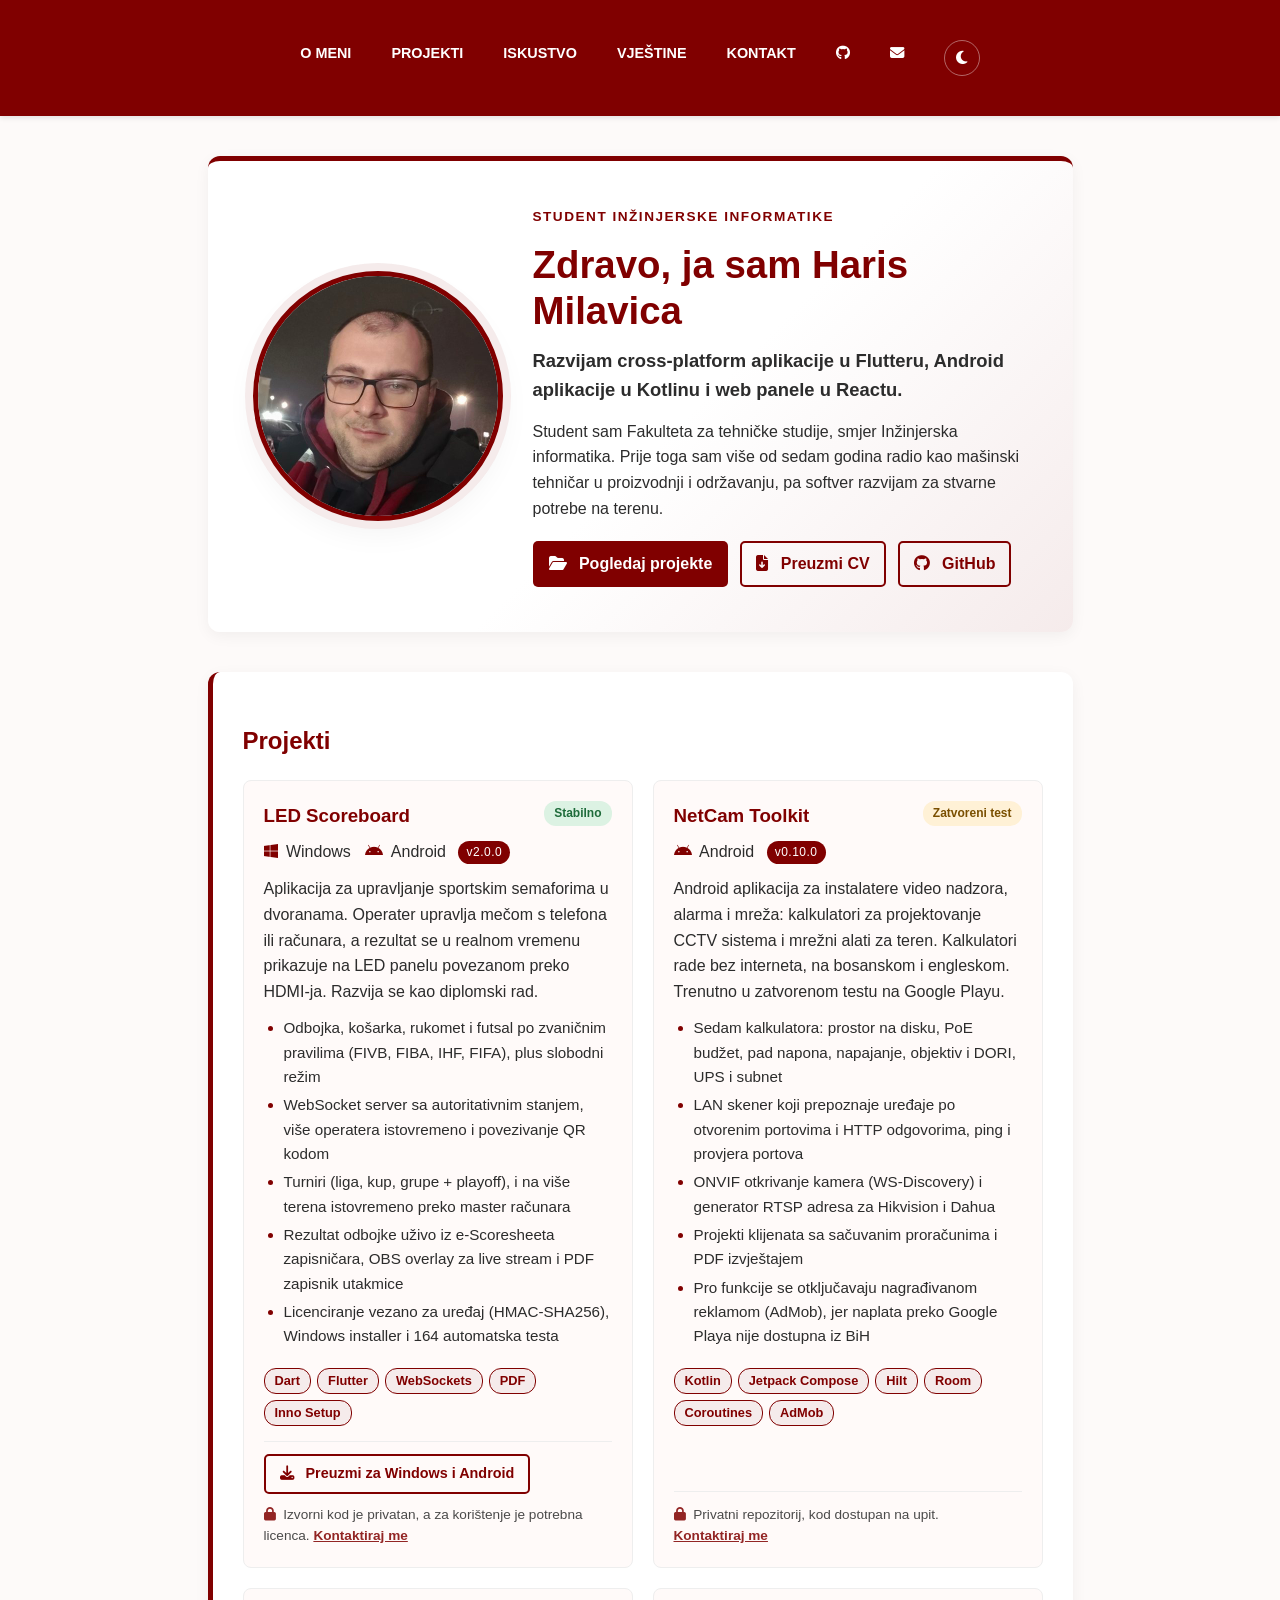
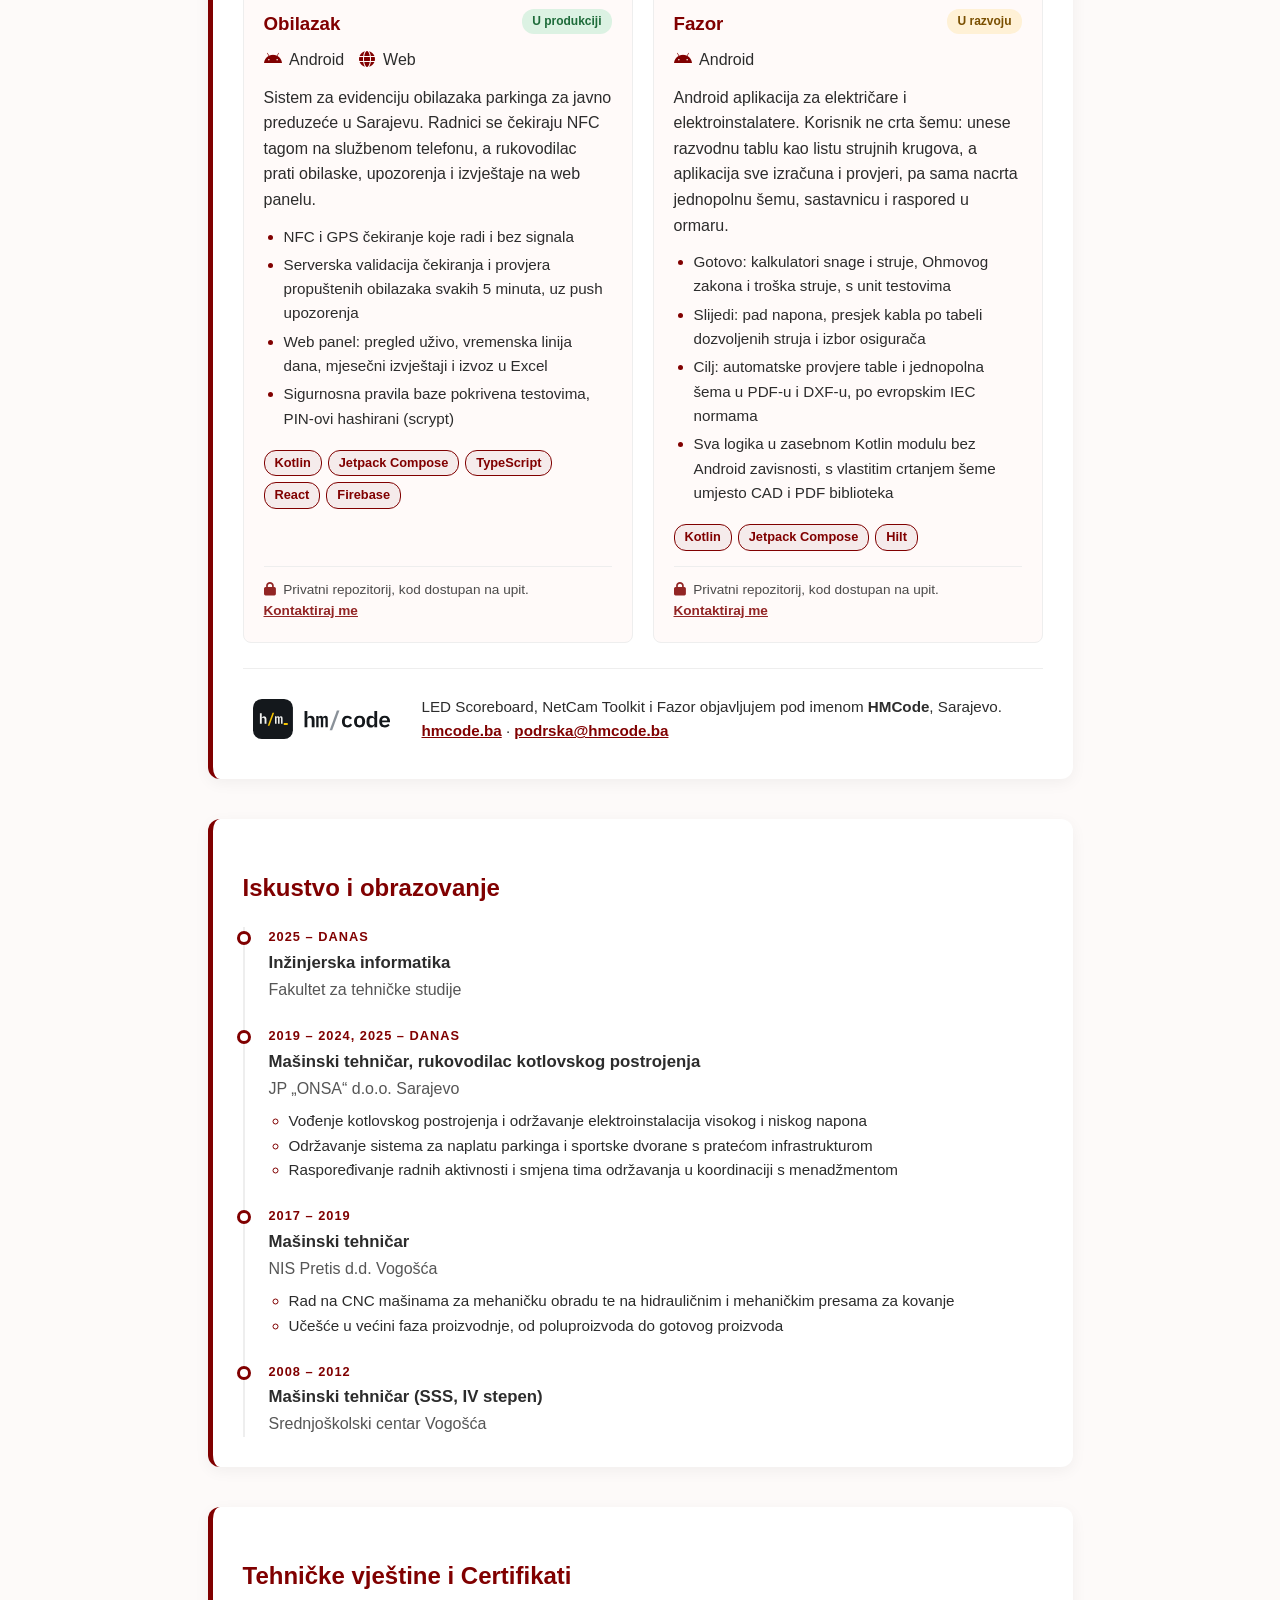
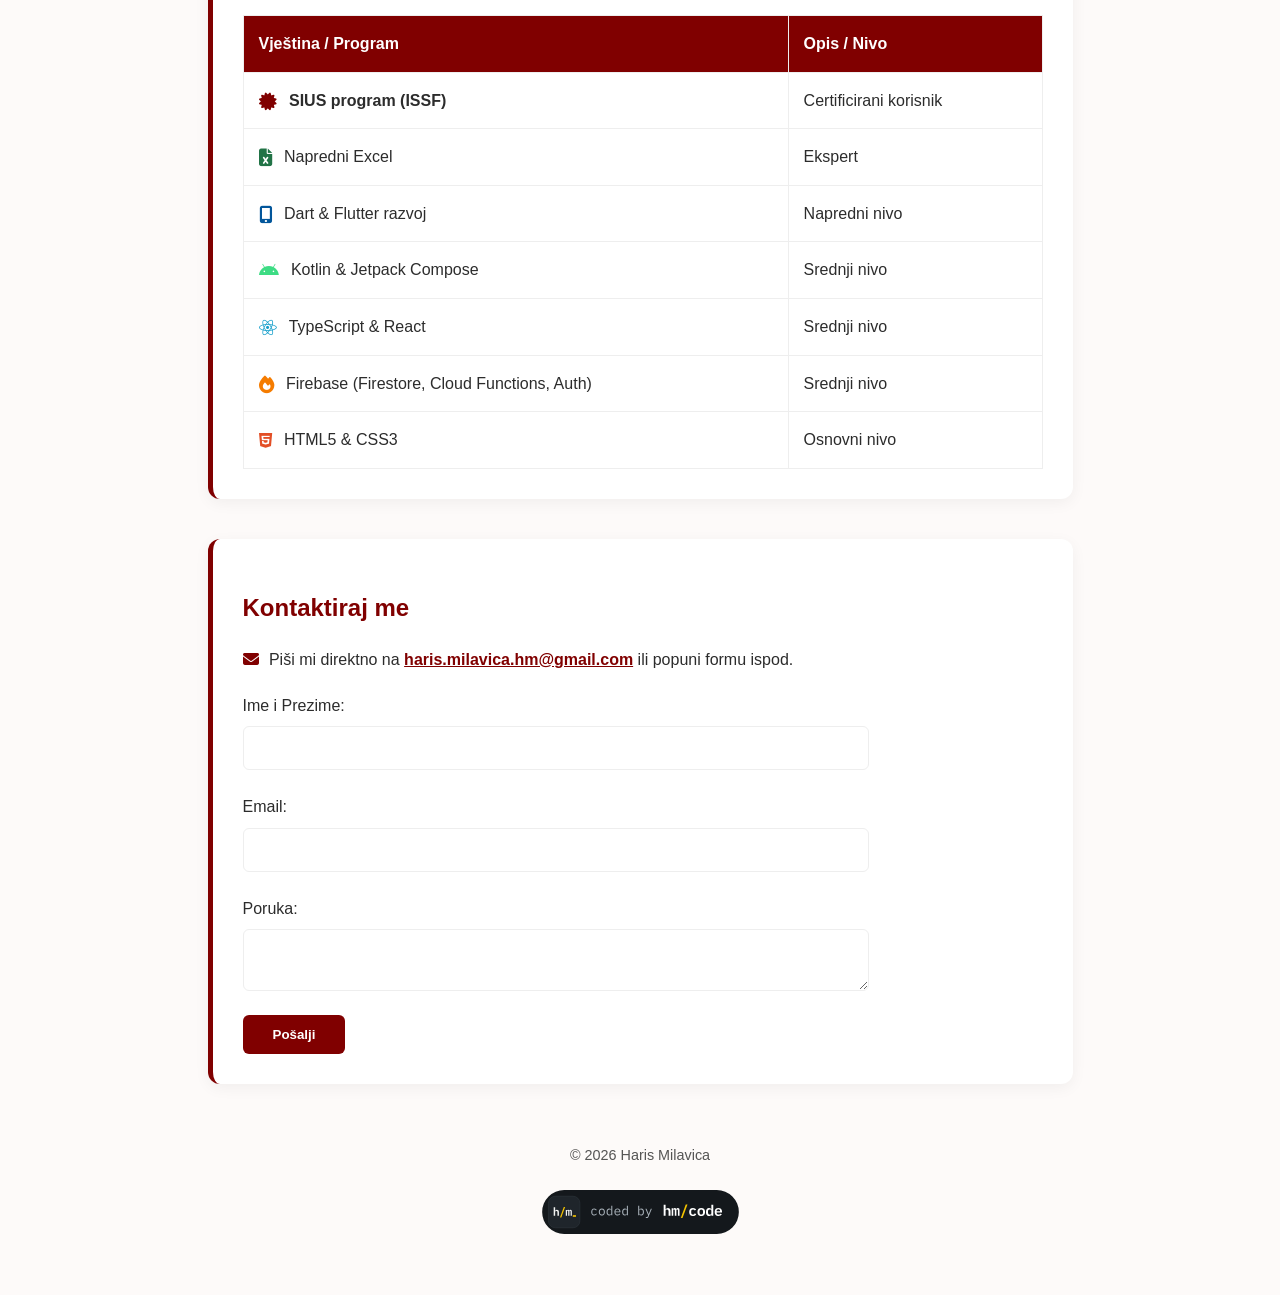
==== index.html @ a21f10f5 "HMCode: znak izdavača u projektima i potpis u podnožju Znak i potpis "coded by hm/code" su kopirani " ====
<!DOCTYPE html>
<html lang="bs">
<head>
    <meta charset="UTF-8">
    <meta name="viewport" content="width=device-width, initial-scale=1.0">
    <title>Portfolio | Haris Milavica</title>
    <meta name="description" content="Portfolio Harisa Milavice, studenta inžinjerske informatike. Projekti u Flutteru, Kotlinu i Reactu: LED Scoreboard, NetCam Toolkit, Fazor i sistem za evidenciju obilazaka.">
    <link rel="canonical" href="https://harismili.github.io/portfolio/">

    <meta property="og:type" content="website">
    <meta property="og:site_name" content="Haris Milavica">
    <meta property="og:locale" content="bs_BA">
    <meta property="og:url" content="https://harismili.github.io/portfolio/">
    <meta property="og:title" content="Haris Milavica | Portfolio">
    <meta property="og:description" content="Student inžinjerske informatike. Razvijam aplikacije u Flutteru, Kotlinu i Reactu.">
    <meta property="og:image" content="https://harismili.github.io/portfolio/images/og-image.jpg">
    <meta property="og:image:type" content="image/jpeg">
    <meta property="og:image:width" content="1200">
    <meta property="og:image:height" content="630">
    <meta property="og:image:alt" content="Haris Milavica, student inžinjerske informatike">

    <meta name="twitter:card" content="summary_large_image">
    <meta name="twitter:title" content="Haris Milavica | Portfolio">
    <meta name="twitter:description" content="Student inžinjerske informatike. Razvijam aplikacije u Flutteru, Kotlinu i Reactu.">
    <meta name="twitter:image" content="https://harismili.github.io/portfolio/images/og-image.jpg">
    <meta name="twitter:image:alt" content="Haris Milavica, student inžinjerske informatike">

    <link rel="stylesheet" href="https://cdnjs.cloudflare.com/ajax/libs/font-awesome/6.4.2/css/all.min.css">
    <link rel="stylesheet" href="style.css">
    <link rel="apple-touch-icon" sizes="180x180" href="apple-touch-icon.png">
    <link rel="icon" type="image/png" sizes="32x32" href="favicon-32x32.png">
    <link rel="icon" type="image/png" sizes="16x16" href="favicon-16x16.png">
    <link rel="manifest" href="site.webmanifest">
</head>
<body>

    <header>
        <nav>
            <ul>
                <li><a href="#about">O meni</a></li>
                <li><a href="#projects">Projekti</a></li>
                <li><a href="#experience">Iskustvo</a></li>
                <li><a href="#skills">Vještine</a></li>
                <li><a href="#contact">Kontakt</a></li>
                <li><a href="https://github.com/harismili" target="_blank" aria-label="Moj GitHub profil"><i class="fab fa-github"></i></a></li>
                <li><a href="mailto:haris.milavica.hm@gmail.com" aria-label="Pošalji mi email"><i class="fas fa-envelope"></i></a></li>
                <li>
                    <button id="theme-toggle" type="button" aria-label="Prebaci na tamni mod">
                        <i class="fas fa-moon"></i>
                    </button>
                </li>
            </ul>
        </nav>
    </header>

    <main>
        <section id="about" class="hero">
            <img src="images/profil.jpg" alt="Haris Milavica" class="hero-photo" width="240" height="240">
            <div class="hero-text">
                <p class="hero-eyebrow">Student inžinjerske informatike</p>
                <h1>Zdravo, ja sam Haris Milavica</h1>
                <p class="hero-tagline">Razvijam cross-platform aplikacije u Flutteru, Android aplikacije u Kotlinu i web panele u Reactu.</p>
                <p>Student sam Fakulteta za tehničke studije, smjer Inžinjerska informatika. Prije toga sam više od sedam godina radio kao mašinski tehničar u proizvodnji i održavanju, pa softver razvijam za stvarne potrebe na terenu.</p>
                <div class="hero-actions">
                    <a href="#projects" class="btn-github">
                        <i class="fas fa-folder-open"></i> Pogledaj projekte
                    </a>
                    <a href="Haris-Milavica-CV.pdf" target="_blank" class="btn-outline">
                        <i class="fas fa-file-arrow-down"></i> Preuzmi CV
                    </a>
                    <a href="https://github.com/harismili" target="_blank" class="btn-outline">
                        <i class="fab fa-github"></i> GitHub
                    </a>
                </div>
            </div>
        </section>

        <section id="projects">
            <h2>Projekti</h2>
            <div class="projects-grid">
                <article class="project-item">
                    <div class="project-header">
                        <h3>LED Scoreboard</h3>
                        <span class="status status--done">Stabilno</span>
                    </div>
                    <p class="project-platforms">
                        <i class="fab fa-windows"></i> Windows
                        <i class="fab fa-android"></i> Android
                        <span class="project-version">v2.0.0</span>
                    </p>
                    <p>Aplikacija za upravljanje sportskim semaforima u dvoranama. Operater upravlja mečom s telefona ili računara, a rezultat se u realnom vremenu prikazuje na LED panelu povezanom preko HDMI-ja. Razvija se kao diplomski rad.</p>
                    <ul class="project-highlights">
                        <li>Odbojka, košarka, rukomet i futsal po zvaničnim pravilima (FIVB, FIBA, IHF, FIFA), plus slobodni režim</li>
                        <li>WebSocket server sa autoritativnim stanjem, više operatera istovremeno i povezivanje QR kodom</li>
                        <li>Turniri (liga, kup, grupe + playoff), i na više terena istovremeno preko master računara</li>
                        <li>Rezultat odbojke uživo iz e-Scoresheeta zapisničara, OBS overlay za live stream i PDF zapisnik utakmice</li>
                        <li>Licenciranje vezano za uređaj (HMAC-SHA256), Windows installer i 164 automatska testa</li>
                    </ul>
                    <ul class="tech-tags" aria-label="Tehnologije">
                        <li>Dart</li>
                        <li>Flutter</li>
                        <li>WebSockets</li>
                        <li>PDF</li>
                        <li>Inno Setup</li>
                    </ul>
                    <div class="project-footer">
                        <a href="https://github.com/harismili/led-scoreboard-releases/releases/latest" target="_blank" rel="noopener" class="btn-outline btn-small">
                            <i class="fas fa-download"></i> Preuzmi za Windows i Android
                        </a>
                        <p class="project-private">
                            <i class="fas fa-lock"></i> Izvorni kod je privatan, a za korištenje je potrebna licenca. <a href="#contact">Kontaktiraj me</a>
                        </p>
                    </div>
                </article>

                <article class="project-item">
                    <div class="project-header">
                        <h3>NetCam Toolkit</h3>
                        <span class="status status--dev">Zatvoreni test</span>
                    </div>
                    <p class="project-platforms">
                        <i class="fab fa-android"></i> Android
                        <span class="project-version">v0.10.0</span>
                    </p>
                    <p>Android aplikacija za instalatere video nadzora, alarma i mreža: kalkulatori za projektovanje CCTV sistema i mrežni alati za teren. Kalkulatori rade bez interneta, na bosanskom i engleskom. Trenutno u zatvorenom testu na Google Playu.</p>
                    <ul class="project-highlights">
                        <li>Sedam kalkulatora: prostor na disku, PoE budžet, pad napona, napajanje, objektiv i DORI, UPS i subnet</li>
                        <li>LAN skener koji prepoznaje uređaje po otvorenim portovima i HTTP odgovorima, ping i provjera portova</li>
                        <li>ONVIF otkrivanje kamera (WS-Discovery) i generator RTSP adresa za Hikvision i Dahua</li>
                        <li>Projekti klijenata sa sačuvanim proračunima i PDF izvještajem</li>
                        <li>Pro funkcije se otključavaju nagrađivanom reklamom (AdMob), jer naplata preko Google Playa nije dostupna iz BiH</li>
                    </ul>
                    <ul class="tech-tags" aria-label="Tehnologije">
                        <li>Kotlin</li>
                        <li>Jetpack Compose</li>
                        <li>Hilt</li>
                        <li>Room</li>
                        <li>Coroutines</li>
                        <li>AdMob</li>
                    </ul>
                    <div class="project-footer">
                        <p class="project-private">
                            <i class="fas fa-lock"></i> Privatni repozitorij, kod dostupan na upit. <a href="#contact">Kontaktiraj me</a>
                        </p>
                    </div>
                </article>

                <article class="project-item">
                    <div class="project-header">
                        <h3>Obilazak</h3>
                        <span class="status status--done">U produkciji</span>
                    </div>
                    <p class="project-platforms">
                        <i class="fab fa-android"></i> Android
                        <i class="fas fa-globe"></i> Web
                    </p>
                    <p>Sistem za evidenciju obilazaka parkinga za javno preduzeće u Sarajevu. Radnici se čekiraju NFC tagom na službenom telefonu, a rukovodilac prati obilaske, upozorenja i izvještaje na web panelu.</p>
                    <ul class="project-highlights">
                        <li>NFC i GPS čekiranje koje radi i bez signala</li>
                        <li>Serverska validacija čekiranja i provjera propuštenih obilazaka svakih 5 minuta, uz push upozorenja</li>
                        <li>Web panel: pregled uživo, vremenska linija dana, mjesečni izvještaji i izvoz u Excel</li>
                        <li>Sigurnosna pravila baze pokrivena testovima, PIN-ovi hashirani (scrypt)</li>
                    </ul>
                    <ul class="tech-tags" aria-label="Tehnologije">
                        <li>Kotlin</li>
                        <li>Jetpack Compose</li>
                        <li>TypeScript</li>
                        <li>React</li>
                        <li>Firebase</li>
                    </ul>
                    <div class="project-footer">
                        <p class="project-private">
                            <i class="fas fa-lock"></i> Privatni repozitorij, kod dostupan na upit. <a href="#contact">Kontaktiraj me</a>
                        </p>
                    </div>
                </article>

                <article class="project-item">
                    <div class="project-header">
                        <h3>Fazor</h3>
                        <span class="status status--dev">U razvoju</span>
                    </div>
                    <p class="project-platforms">
                        <i class="fab fa-android"></i> Android
                    </p>
                    <p>Android aplikacija za električare i elektroinstalatere. Korisnik ne crta šemu: unese razvodnu tablu kao listu strujnih krugova, a aplikacija sve izračuna i provjeri, pa sama nacrta jednopolnu šemu, sastavnicu i raspored u ormaru.</p>
                    <ul class="project-highlights">
                        <li>Gotovo: kalkulatori snage i struje, Ohmovog zakona i troška struje, s unit testovima</li>
                        <li>Slijedi: pad napona, presjek kabla po tabeli dozvoljenih struja i izbor osigurača</li>
                        <li>Cilj: automatske provjere table i jednopolna šema u PDF-u i DXF-u, po evropskim IEC normama</li>
                        <li>Sva logika u zasebnom Kotlin modulu bez Android zavisnosti, s vlastitim crtanjem šeme umjesto CAD i PDF biblioteka</li>
                    </ul>
                    <ul class="tech-tags" aria-label="Tehnologije">
                        <li>Kotlin</li>
                        <li>Jetpack Compose</li>
                        <li>Hilt</li>
                    </ul>
                    <div class="project-footer">
                        <p class="project-private">
                            <i class="fas fa-lock"></i> Privatni repozitorij, kod dostupan na upit. <a href="#contact">Kontaktiraj me</a>
                        </p>
                    </div>
                </article>
            </div>
            <div class="publisher">
                <a href="https://hmcode.ba" target="_blank" rel="noopener" class="publisher-logo">
                    <img src="images/hmcode/hmcode-lockup.svg" alt="HMCode" width="139" height="40" class="only-light">
                    <img src="images/hmcode/hmcode-lockup-on-dark.svg" alt="HMCode" width="139" height="40" class="only-dark">
                </a>
                <p>LED Scoreboard, NetCam Toolkit i Fazor objavljujem pod imenom <strong>HMCode</strong>, Sarajevo.<br>
                    <a href="https://hmcode.ba" target="_blank" rel="noopener">hmcode.ba</a> · <a href="mailto:podrska@hmcode.ba">podrska@hmcode.ba</a>
                </p>
            </div>
        </section>

        <section id="experience">
            <h2>Iskustvo i obrazovanje</h2>
            <ol class="timeline">
                <li class="timeline-item">
                    <p class="timeline-date">2025 – danas</p>
                    <h3>Inžinjerska informatika</h3>
                    <p class="timeline-place">Fakultet za tehničke studije</p>
                </li>
                <li class="timeline-item">
                    <p class="timeline-date">2019 – 2024, 2025 – danas</p>
                    <h3>Mašinski tehničar, rukovodilac kotlovskog postrojenja</h3>
                    <p class="timeline-place">JP „ONSA“ d.o.o. Sarajevo</p>
                    <ul>
                        <li>Vođenje kotlovskog postrojenja i održavanje elektroinstalacija visokog i niskog napona</li>
                        <li>Održavanje sistema za naplatu parkinga i sportske dvorane s pratećom infrastrukturom</li>
                        <li>Raspoređivanje radnih aktivnosti i smjena tima održavanja u koordinaciji s menadžmentom</li>
                    </ul>
                </li>
                <li class="timeline-item">
                    <p class="timeline-date">2017 – 2019</p>
                    <h3>Mašinski tehničar</h3>
                    <p class="timeline-place">NIS Pretis d.d. Vogošća</p>
                    <ul>
                        <li>Rad na CNC mašinama za mehaničku obradu te na hidrauličnim i mehaničkim presama za kovanje</li>
                        <li>Učešće u većini faza proizvodnje, od poluproizvoda do gotovog proizvoda</li>
                    </ul>
                </li>
                <li class="timeline-item">
                    <p class="timeline-date">2008 – 2012</p>
                    <h3>Mašinski tehničar (SSS, IV stepen)</h3>
                    <p class="timeline-place">Srednjoškolski centar Vogošća</p>
                </li>
            </ol>
        </section>

        <section id="skills">
            <h2>Tehničke vještine i Certifikati</h2>
            <table>
                <thead>
                    <tr>
                        <th>Vještina / Program</th>
                        <th>Opis / Nivo</th>
                    </tr>
                </thead>
                <tbody>
                    <tr>
                        <td><i class="fas fa-certificate" style="color: #800000; margin-right: 8px;"></i> <strong>SIUS program (ISSF)</strong></td>
                        <td>Certificirani korisnik</td>
                    </tr>
                    <tr>
                        <td><i class="fas fa-file-excel" style="color: #217346; margin-right: 8px;"></i> Napredni Excel</td>
                        <td>Ekspert</td>
                    </tr>
                    <tr>
                        <td><i class="fas fa-mobile-alt" style="color: #02569B; margin-right: 8px;"></i> Dart & Flutter razvoj</td>
                        <td>Napredni nivo</td>
                    </tr>
                    <tr>
                        <td><i class="fab fa-android" style="color: #3DDC84; margin-right: 8px;"></i> Kotlin & Jetpack Compose</td>
                        <td>Srednji nivo</td>
                    </tr>
                    <tr>
                        <td><i class="fab fa-react" style="color: #149ECA; margin-right: 8px;"></i> TypeScript & React</td>
                        <td>Srednji nivo</td>
                    </tr>
                    <tr>
                        <td><i class="fas fa-fire" style="color: #F57C00; margin-right: 8px;"></i> Firebase (Firestore, Cloud Functions, Auth)</td>
                        <td>Srednji nivo</td>
                    </tr>
                    <tr>
                        <td><i class="fab fa-html5" style="color: #E34F26; margin-right: 8px;"></i> HTML5 & CSS3</td>
                        <td>Osnovni nivo</td>
                    </tr>
                </tbody>
            </table>
        </section>

        <section id="contact">
            <h2>Kontaktiraj me</h2>
            <p class="contact-direct">
                <i class="fas fa-envelope"></i> Piši mi direktno na
                <a href="mailto:haris.milavica.hm@gmail.com">haris.milavica.hm@gmail.com</a>
                ili popuni formu ispod.
            </p>
            <form action="https://formspree.io/f/xeenvdbo" method="POST">
                <input type="hidden" name="_next" value="https://harismili.github.io/portfolio/success.html">
                <label for="name">Ime i Prezime:</label>
                <input type="text" id="name" name="name" required>

                <label for="email">Email:</label>
                <input type="email" id="email" name="email" required>

                <label for="message">Poruka:</label>
                <textarea id="message" name="message"></textarea>

                <button type="submit">Pošalji</button>
            </form>
        </section>
    </main>

    <footer>
        <p>&copy; 2026 Haris Milavica</p>
        <a href="https://hmcode.ba" target="_blank" rel="noopener">
            <img src="images/hmcode/coded-by-hmcode.svg" alt="coded by hm/code" width="197" height="44">
        </a>
    </footer>

    <button id="scroll-to-top" type="button" aria-label="Vrati se na vrh stranice">
        <i class="fas fa-arrow-up"></i>
    </button>

    <script src="script.js"></script>
</body>
</html>
---- style.css ----
html {
    scroll-behavior: smooth; 
}
/* 1. DEFINICIJA BOJA (Centralizovano) */
:root {
    --primary-color: #800000;    /* Maroon */
    --accent-color: #a00000;     /* Svjetlija crvena za interakciju */
    --bg-color: #fdfaf9;         /* Topla bijela */
    --text-color: #2c2c2c;       /* Tamno siva za tekst */
    --section-bg: #ffffff;
    --project-bg: #fffaf9;
    --border-color: #eee;
    --input-bg: #ffffff;
    --hover-row: #f2e6e6;
    --shadow-color: rgba(0, 0, 0, 0.05);
    --tag-bg: #f5ebeb;
    --tag-fg: #800000;
    --status-dev-bg: #fff1d6;
    --status-dev-fg: #7a4f00;
    --status-done-bg: #dcf2e3;
    --status-done-fg: #1e6b3a;
    --status-archived-bg: #ececec;
    --status-archived-fg: #555555;
}

[data-theme="dark"] {
    --primary-color: #b03a3a;    /* Svjetlija maroon za kontrast na tamnoj pozadini */
    --accent-color: #d04545;
    --bg-color: #1a1a1a;
    --text-color: #e5e4e2;       /* Platinum */
    --section-bg: #242424;
    --project-bg: #2a2222;
    --border-color: #3a3a3a;
    --input-bg: #1f1f1f;
    --hover-row: #3a2a2a;
    --shadow-color: rgba(0, 0, 0, 0.4);
    --tag-bg: #3a2626;
    --tag-fg: #f0b4b4;
    --status-dev-bg: #3d2f12;
    --status-dev-fg: #f0c36b;
    --status-done-bg: #173323;
    --status-done-fg: #7fd69f;
    --status-archived-bg: #333333;
    --status-archived-fg: #b5b5b5;
}

body {
    transition: background-color 0.3s ease, color 0.3s ease;
}

/* 2. OSNOVNI STIL */
body {
    font-family: 'Segoe UI', Arial, sans-serif;
    line-height: 1.6;
    margin: 0;
    padding: 0;
    background-color: var(--bg-color); /* cijela stranicu */
    color: var(--text-color);
}

/* 3. HEADER (Zatamnjena maroon pozadina) */
header {
    background: var(--primary-color);
    color: white;
    padding: 1.5rem 0;
    text-align: center;
    box-shadow: 0 2px 5px rgba(0,0,0,0.1);
}

nav ul {
    display: flex;
    justify-content: center;
    list-style: none;
    padding: 0;
}

nav ul li {
    margin: 0 20px;
}

nav ul li a {
    color: white;
    text-decoration: none;
    font-weight: bold;
    text-transform: uppercase;
    font-size: 0.9rem;
}

/* 4. SEKCIJE */
section {
    max-width: 800px;
    margin: 40px auto;
    padding: 30px;
    background: var(--section-bg);
    border-radius: 12px;
    box-shadow: 0 4px 15px var(--shadow-color);
    border-left: 5px solid var(--primary-color); /* crvena ivica sa strane */
}

h1, h2 {
    color: var(--primary-color);
}

/* HERO */
section.hero {
    max-width: 775px; /* ista ukupna širina kao ostale sekcije: 800 + 2×30 + 5 − 2×45 */
    display: grid;
    grid-template-columns: 240px 1fr;
    align-items: center;
    gap: 40px;
    padding: 45px;
    border-left: none;
    border-top: 5px solid var(--primary-color);
    background: linear-gradient(135deg, var(--section-bg) 55%, var(--tag-bg));
}

.hero-photo {
    width: 240px;
    height: 240px;
    border-radius: 50%;
    object-fit: cover;
    border: 5px solid var(--primary-color);
    box-shadow: 0 0 0 8px var(--tag-bg), 0 12px 30px var(--shadow-color);
}

.hero-text h1 {
    font-size: 2.4rem;
    line-height: 1.2;
    margin: 0 0 12px;
}

.hero-text p {
    margin: 0 0 14px;
}

.hero-eyebrow {
    color: var(--primary-color);
    font-size: 0.85rem;
    font-weight: bold;
    text-transform: uppercase;
    letter-spacing: 1.5px;
}

.hero-tagline {
    font-size: 1.15rem;
    font-weight: 600;
}

.hero-actions {
    display: flex;
    flex-wrap: wrap;
    gap: 12px;
    margin-top: 20px;
}

.hero-actions a {
    margin-top: 0;
}

.hero-actions .btn-github {
    padding: 10px 16px;
}

.hero-actions .btn-outline {
    padding: 8px 14px;
}

.btn-outline {
    display: inline-block;
    padding: 8px 20px;
    border: 2px solid var(--primary-color);
    border-radius: 5px;
    color: var(--primary-color);
    font-weight: bold;
    text-decoration: none;
    transition: background-color 0.3s ease, color 0.3s ease, transform 0.2s ease;
}

.btn-outline:hover {
    background-color: var(--primary-color);
    color: white;
    transform: translateY(-2px);
}

.btn-outline i,
.hero-actions .btn-github i {
    margin-right: 8px;
}

@media (max-width: 700px) {
    section.hero {
        grid-template-columns: 1fr;
        justify-items: center;
        text-align: center;
        gap: 24px;
        padding: 30px 20px;
    }

    .hero-photo {
        width: 170px;
        height: 170px;
    }

    .hero-text h1 {
        font-size: 1.9rem;
    }

    .hero-actions {
        justify-content: center;
    }
}

/* HMCODE (znak i potpis su fajlovi iz hmcode-brand, ne mijenjati im boje) */
.publisher {
    display: flex;
    align-items: center;
    flex-wrap: wrap;
    gap: 20px;
    margin-top: 25px;
    padding-top: 20px;
    border-top: 1px solid var(--border-color);
}

.publisher-logo {
    display: inline-flex;
    padding: 10px; /* slobodan prostor oko znaka: 25 % visine */
}

.publisher p {
    margin: 0;
    font-size: 0.95rem;
}

.publisher p a {
    color: var(--primary-color);
    font-weight: bold;
}

.only-dark {
    display: none;
}

[data-theme="dark"] .only-light {
    display: none;
}

[data-theme="dark"] .only-dark {
    display: inline;
}

footer {
    display: flex;
    flex-direction: column;
    align-items: center;
    gap: 12px;
    padding: 20px 16px 50px;
    font-size: 0.9rem;
}

footer p {
    margin: 0;
    opacity: 0.8;
}

footer a {
    display: inline-flex;
    padding: 11px; /* slobodan prostor oko potpisa: 25 % visine */
}

/* ISKUSTVO */
.timeline {
    list-style: none;
    margin: 20px 0 0;
    padding: 0 0 0 24px;
    border-left: 2px solid var(--border-color);
}

.timeline-item {
    position: relative;
    padding-bottom: 24px;
}

.timeline-item:last-child {
    padding-bottom: 0;
}

.timeline-item::before {
    content: "";
    position: absolute;
    left: -32px;
    top: 4px;
    width: 14px;
    height: 14px;
    border-radius: 50%;
    background: var(--section-bg);
    border: 3px solid var(--primary-color);
    box-sizing: border-box;
}

.timeline-date {
    margin: 0;
    color: var(--primary-color);
    font-size: 0.8rem;
    font-weight: bold;
    text-transform: uppercase;
    letter-spacing: 1px;
}

.timeline-item h3 {
    margin: 2px 0 0;
    font-size: 1.05rem;
}

.timeline-place {
    margin: 0;
    opacity: 0.8;
}

.timeline-item ul {
    margin: 8px 0 0;
    padding-left: 20px;
    font-size: 0.95rem;
}

.timeline-item ul li::marker {
    color: var(--primary-color);
}

/* 5. TABELA */
table {
    width: 100%;
    border-collapse: collapse;
    margin-top: 20px;
}

table th, table td {
    border: 1px solid var(--border-color);
    padding: 15px;
    text-align: left;
}

table th {
    background-color: var(--primary-color);
    color: white;
}

/* 6. FORMA I DUGMAD */
form {
    display: flex;
    flex-direction: column;
}

input, textarea {
    margin-bottom: 15px;
    padding: 12px;
    border: 1px solid var(--border-color);
    border-radius: 6px;
    font-size: 1rem;
    background: var(--input-bg);
    color: var(--text-color);
}

button {
    background: var(--primary-color);
    color: white;
    padding: 12px;
    border: none;
    border-radius: 6px;
    cursor: pointer;
    font-weight: bold;
    transition: background 0.3s ease; /* Glatka promjena boje */
}

button:hover {
    background: var(--accent-color);
}
tbody tr:hover {
    background-color: var(--hover-row);
    transition: 0.3s;
}
.projects-grid {
    display: grid;
    grid-template-columns: repeat(auto-fit, minmax(min(300px, 100%), 1fr));
    gap: 20px;
    margin-top: 15px;
}

.project-item {
    display: flex;
    flex-direction: column;
    border: 1px solid var(--border-color);
    padding: 20px;
    border-radius: 8px;
    background-color: var(--project-bg);
    transition: transform 0.2s ease, box-shadow 0.2s ease;
}

.project-item:hover {
    transform: translateY(-3px);
    box-shadow: 0 6px 18px var(--shadow-color);
}

.project-item p {
    margin: 0 0 12px;
}

.project-header {
    display: flex;
    justify-content: space-between;
    align-items: flex-start;
    gap: 10px;
    margin-bottom: 8px;
}

.project-platforms i {
    color: var(--primary-color);
    margin-right: 4px;
}

.project-platforms i:not(:first-child) {
    margin-left: 10px;
}

.status {
    flex-shrink: 0;
    font-size: 0.75rem;
    font-weight: bold;
    padding: 3px 10px;
    border-radius: 12px;
    white-space: nowrap;
}

.status--dev {
    background: var(--status-dev-bg);
    color: var(--status-dev-fg);
}

.status--done {
    background: var(--status-done-bg);
    color: var(--status-done-fg);
}

.status--archived {
    background: var(--status-archived-bg);
    color: var(--status-archived-fg);
}

.tech-tags {
    display: flex;
    flex-wrap: wrap;
    gap: 6px;
    list-style: none;
    padding: 0;
    margin: 0 0 15px;
}

.tech-tags li {
    background: var(--tag-bg);
    color: var(--tag-fg);
    border: 1px solid var(--primary-color);
    font-size: 0.8rem;
    font-weight: 600;
    padding: 2px 10px;
    border-radius: 12px;
}

.project-highlights {
    margin: 0 0 15px;
    padding-left: 20px;
    font-size: 0.95rem;
}

.project-highlights li {
    margin-bottom: 4px;
}

.project-highlights li::marker {
    color: var(--primary-color);
}

.project-footer {
    display: flex;
    flex-direction: column;
    align-items: flex-start;
    gap: 10px;
    margin-top: auto;
    padding-top: 12px;
    border-top: 1px solid var(--border-color);
}

.project-item .project-private {
    margin: 0;
    font-size: 0.85rem;
    opacity: 0.85;
}

.btn-outline.btn-small {
    padding: 6px 14px;
    font-size: 0.9rem;
}

.project-private i {
    color: var(--primary-color);
    margin-right: 4px;
}

.project-private a {
    color: var(--primary-color);
    font-weight: bold;
    white-space: nowrap;
}

.project-version {
    display: inline-block;
    background: var(--primary-color);
    color: white;
    font-size: 0.75rem;
    padding: 2px 8px;
    border-radius: 12px;
    margin-left: 8px;
    vertical-align: middle;
    letter-spacing: 0.5px;
}

.project-item h3 {
    margin: 0;
    color: var(--primary-color);
}

table i {
    font-size: 1.1em;
    vertical-align: middle;
}

/* 7. THEME TOGGLE DUGME */
#theme-toggle {
    background: transparent;
    color: white;
    border: 1px solid rgba(255, 255, 255, 0.4);
    border-radius: 50%;
    width: 36px;
    height: 36px;
    padding: 0;
    cursor: pointer;
    display: inline-flex;
    align-items: center;
    justify-content: center;
    font-size: 0.95rem;
    transition: background 0.2s ease, transform 0.2s ease;
}

#theme-toggle:hover {
    background: rgba(255, 255, 255, 0.15);
    transform: scale(1.05);
}

nav ul li #theme-toggle {
    vertical-align: middle;
}

/* 8. SCROLL-TO-TOP DUGME */
#scroll-to-top {
    position: fixed;
    bottom: 30px;
    right: 30px;
    width: 45px;
    height: 45px;
    border-radius: 50%;
    background: var(--primary-color);
    color: white;
    border: none;
    cursor: pointer;
    font-size: 1rem;
    box-shadow: 0 4px 12px rgba(0, 0, 0, 0.25);
    opacity: 0;
    pointer-events: none;
    transform: translateY(10px);
    transition: opacity 0.3s ease, transform 0.3s ease, background 0.3s ease;
    z-index: 100;
}

#scroll-to-top.visible {
    opacity: 1;
    pointer-events: auto;
    transform: translateY(0);
}

#scroll-to-top:hover {
    background: var(--accent-color);
}

/* Stil za GitHub dugme */
.btn-github {
    display: inline-block;
    background-color: var(--primary-color);
    color: white;
    padding: 10px 20px;
    text-decoration: none;
    border-radius: 5px;
    font-weight: bold;
    margin-top: 15px;
    transition: background-color 0.3s ease, transform 0.2s ease;
}

.btn-github:hover {
    background-color: var(--accent-color);
    transform: translateY(-2px); /* Animacija prema gore */
    color: white;
}

.btn-github i {
    margin-right: 8px;
}

/* Specifična popravka samo za kontakt sekciju */
#contact {
    flex-direction: column; /* Naslov ide iznad forme */
    align-items: flex-start; /* Sve poravnato ulijevo */
}

.contact-direct {
    margin: 0 0 20px;
}

.contact-direct i {
    color: var(--primary-color);
    margin-right: 6px;
}

.contact-direct a {
    color: var(--primary-color);
    font-weight: bold;
    overflow-wrap: anywhere;
}

#contact form {
    display: flex;
    flex-direction: column; /* Elementi forme jedan ispod drugog */
    width: 100%;
    max-width: 600px; /* Da forma ne bude preširoka */
    gap: 0.5rem; /* Razmak između labela i inputa */
}

#contact input, 
#contact textarea {
    width: 100%;
    padding: 12px;
    margin-bottom: 1rem;
    border: 1px solid var(--border-color);
    border-radius: 6px;
    font-family: inherit;
}

#contact button {
    align-self: flex-start; /* Dugme ostaje lijevo */
    padding: 12px 30px;
    width: auto;
}

/* 9. MOBILNI PRIKAZ */
@media (max-width: 600px) {
    nav ul {
        flex-wrap: wrap;
        align-items: center;
        gap: 10px 0;
        margin: 0;
    }

    nav ul li {
        margin: 0 10px;
    }

    section {
        margin: 20px 16px;
        padding: 20px;
    }

    #contact input,
    #contact textarea {
        box-sizing: border-box;
    }

    #scroll-to-top {
        bottom: 20px;
        right: 16px;
    }
}
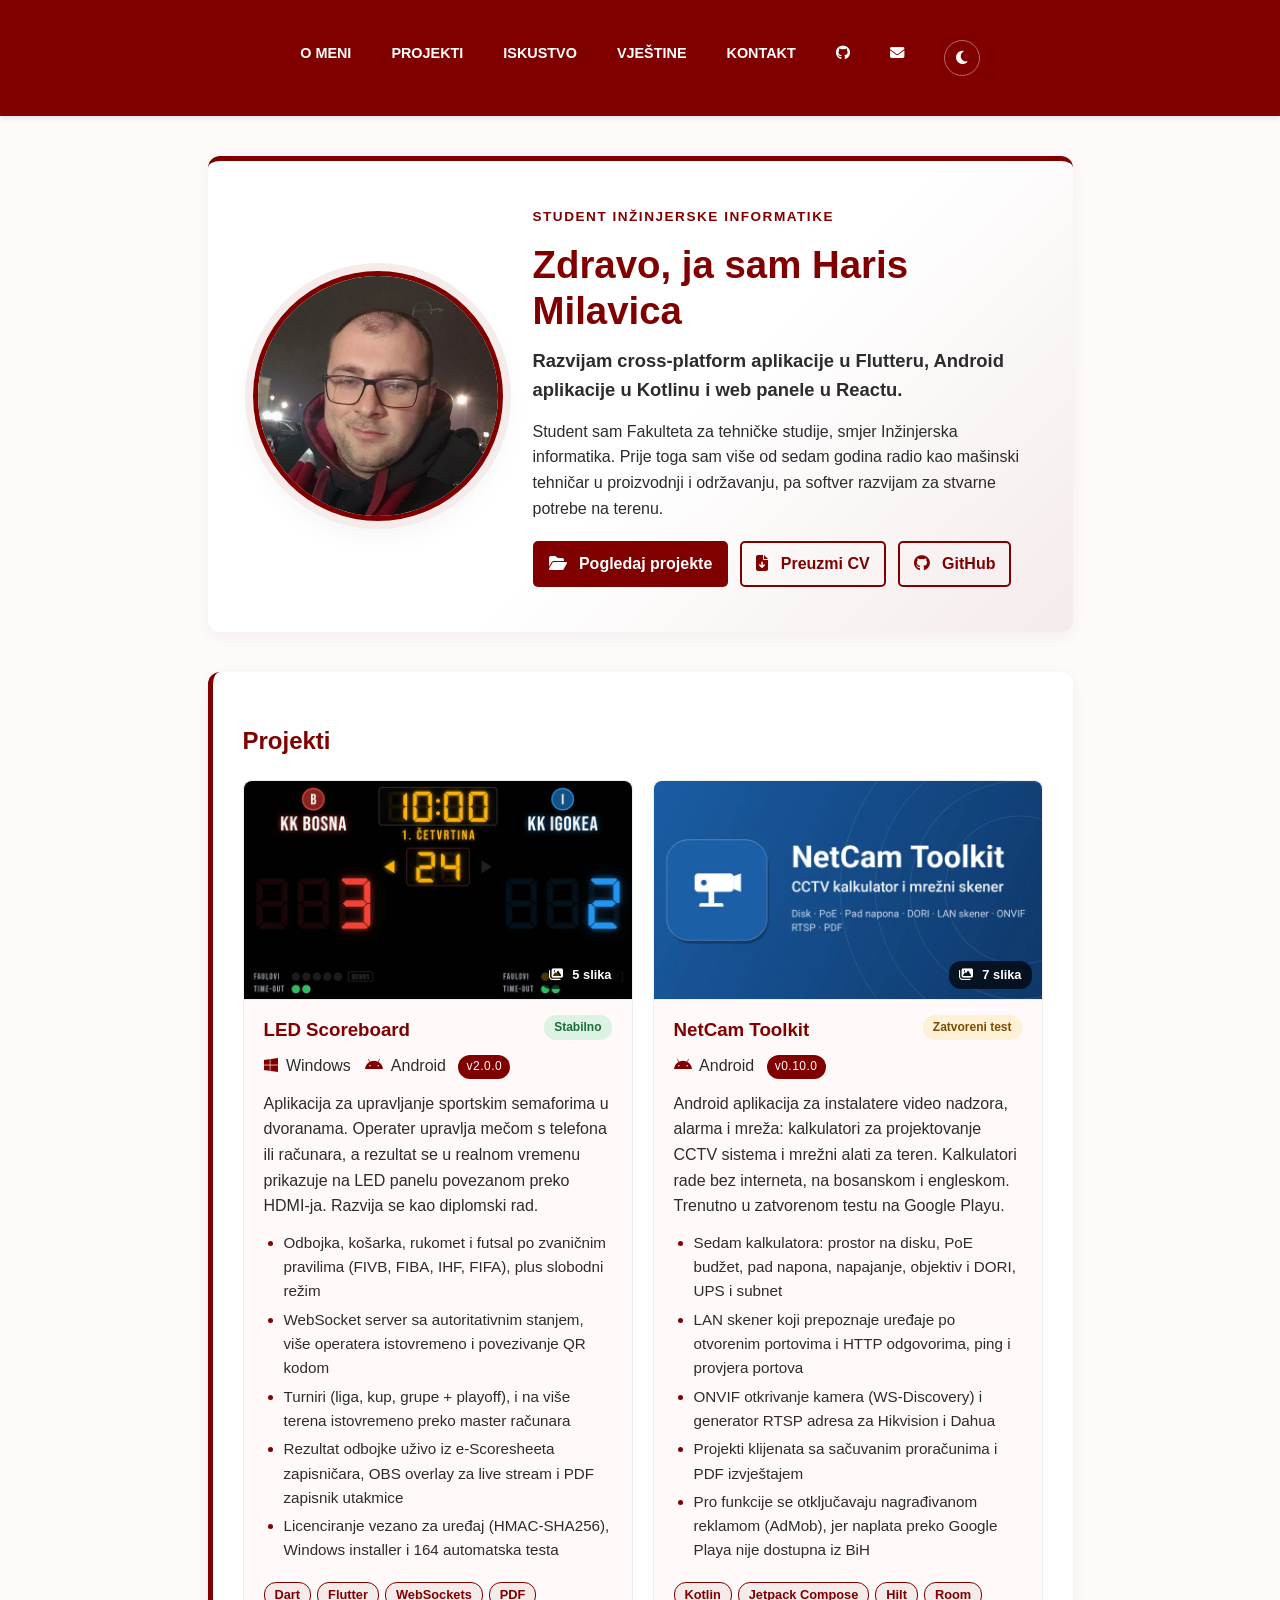
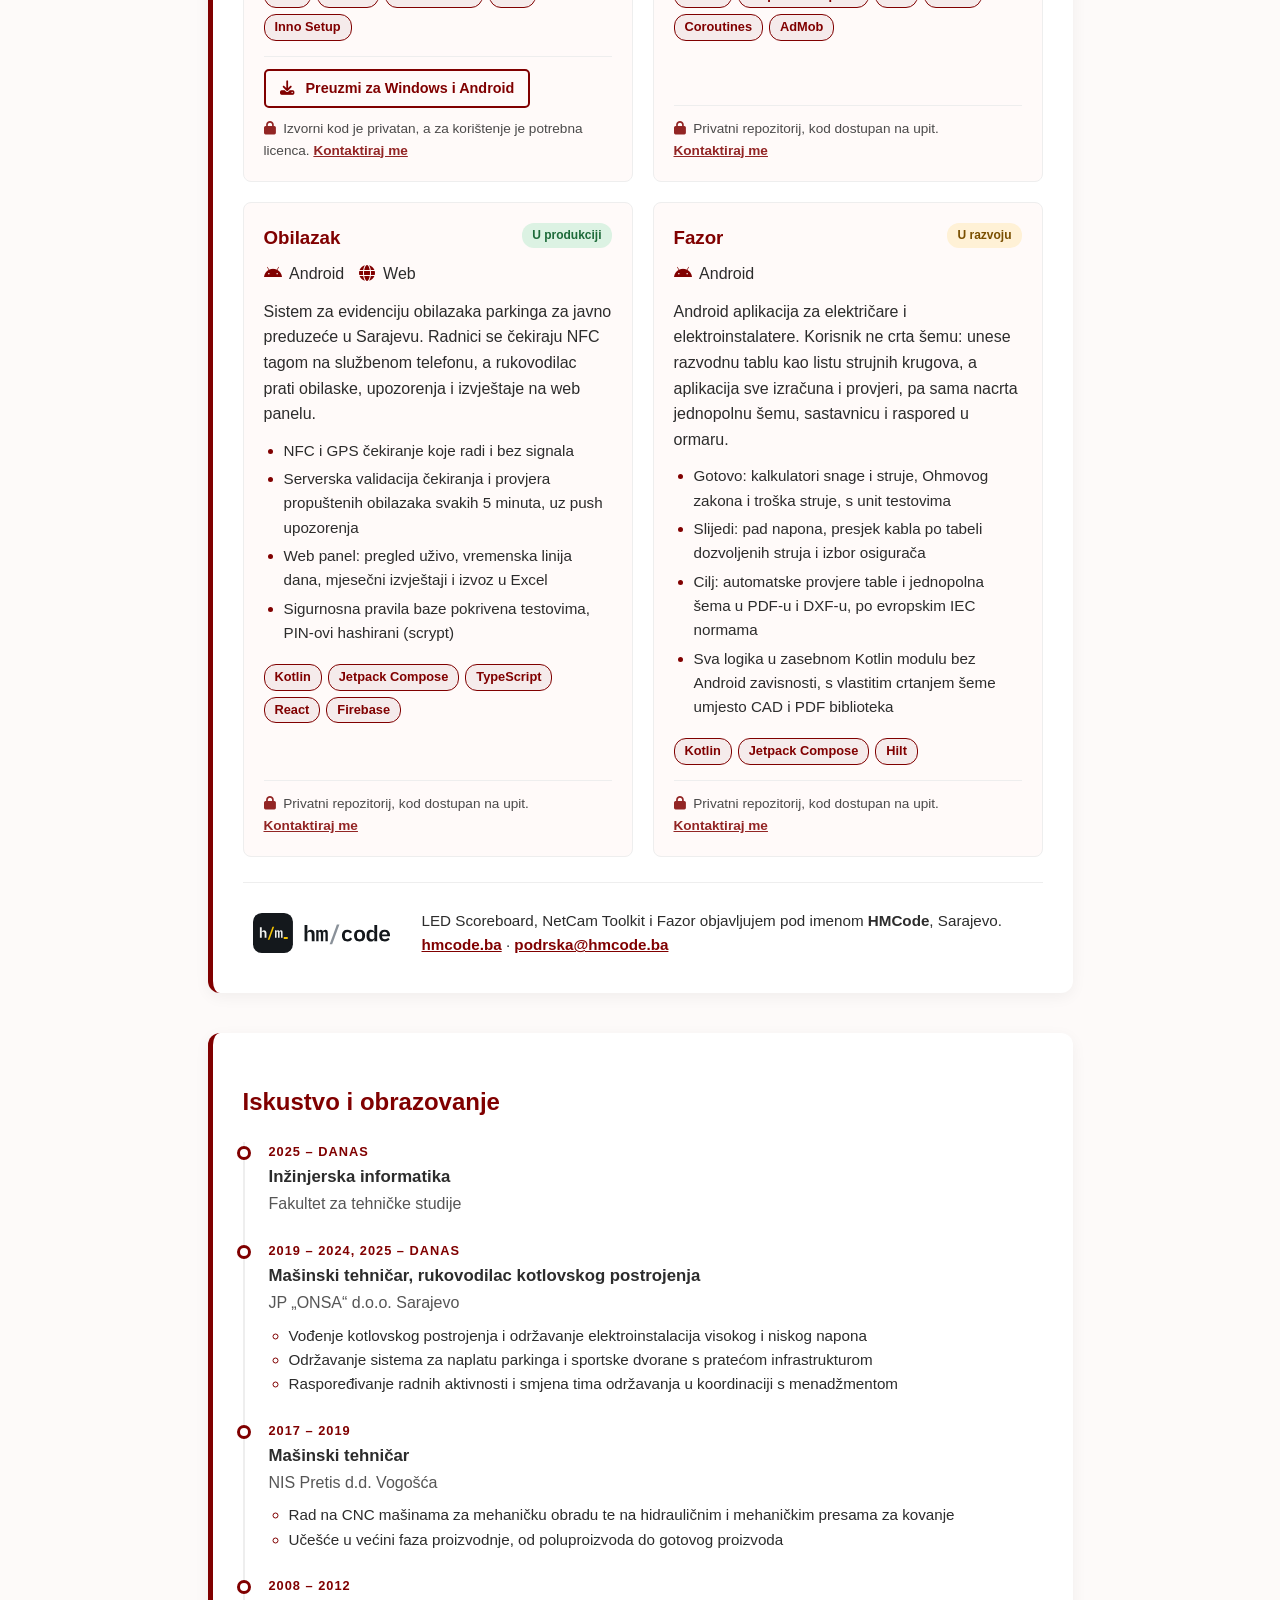
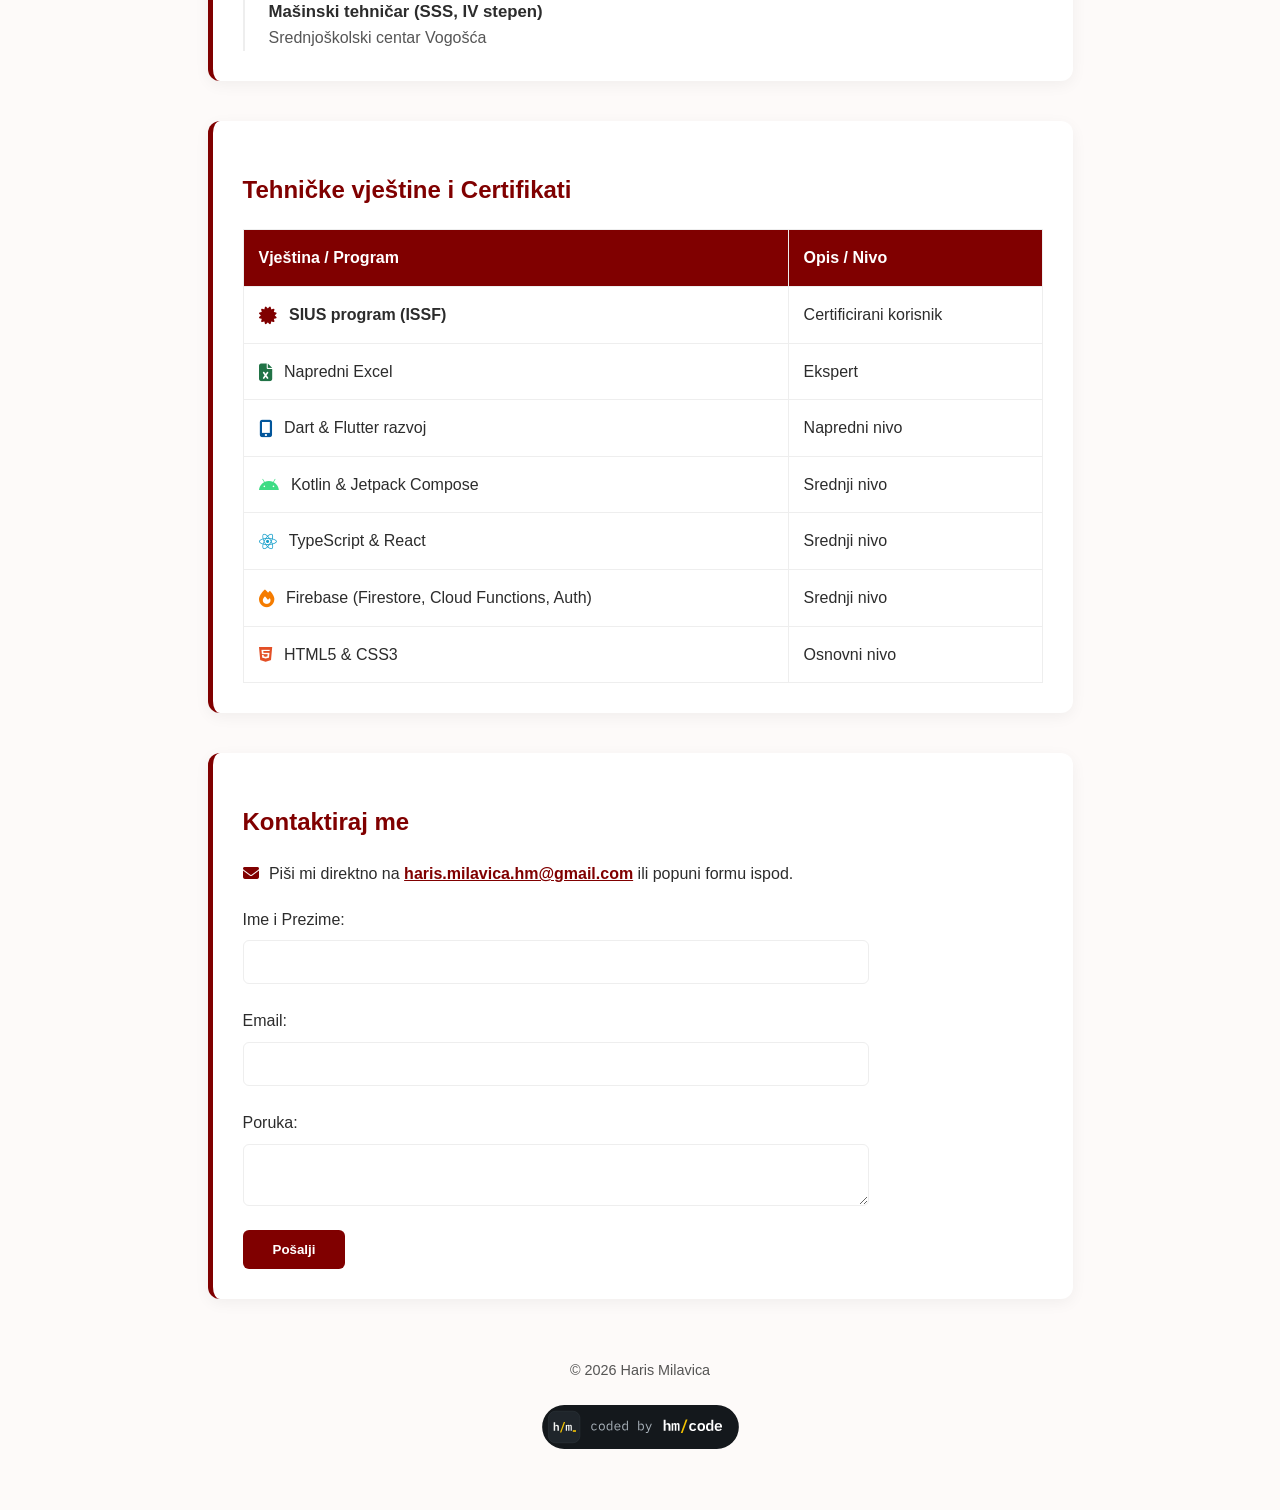
==== commit 4e82eddd: "Projekti: naslovne slike i galerija za LED Scoreboard i NetCam Screenshoti iz repozitorija projekata" ====
--- a/index.html
+++ b/index.html
@@ -79,6 +79,16 @@
             <h2>Projekti</h2>
             <div class="projects-grid">
                 <article class="project-item">
+                    <div class="project-media" data-gallery>
+                        <a href="images/projects/led-arena-basketball.webp" class="project-cover" aria-haspopup="dialog" data-caption="LED prikaz Arena: košarka sa Shot Clockom">
+                            <img src="images/projects/led-cover.webp" alt="LED prikaz košarkaške utakmice u aplikaciji LED Scoreboard" width="800" height="450" loading="lazy">
+                            <span class="project-cover-count"><i class="fas fa-images"></i> 5 slika</span>
+                        </a>
+                        <a href="images/projects/led-main-menu.webp" data-caption="Početni ekran: brzi start sporta, način rada i turniri" hidden></a>
+                        <a href="images/projects/led-futsal-operator.webp" data-caption="Ekran operatera (futsal) s pregledom displeja uživo" hidden></a>
+                        <a href="images/projects/led-arena-volleyball.webp" data-caption="LED prikaz Arena: odbojka" hidden></a>
+                        <a href="images/projects/led-shot-clock.webp" data-caption="Shot Clock displej za panele iznad koševa" hidden></a>
+                    </div>
                     <div class="project-header">
                         <h3>LED Scoreboard</h3>
                         <span class="status status--done">Stabilno</span>
@@ -114,6 +124,18 @@
                 </article>
 
                 <article class="project-item">
+                    <div class="project-media" data-gallery>
+                        <a href="images/projects/netcam-feature.webp" class="project-cover" aria-haspopup="dialog" data-caption="NetCam Toolkit: CCTV kalkulator i mrežni skener">
+                            <img src="images/projects/netcam-cover.webp" alt="NetCam Toolkit, CCTV kalkulator i mrežni skener" width="800" height="450" loading="lazy">
+                            <span class="project-cover-count"><i class="fas fa-images"></i> 7 slika</span>
+                        </a>
+                        <a href="images/projects/netcam-kalkulatori.webp" data-caption="Lista kalkulatora" hidden></a>
+                        <a href="images/projects/netcam-disk.webp" data-caption="Prostor na disku i dani snimanja" hidden></a>
+                        <a href="images/projects/netcam-dori.webp" data-caption="Objektiv i DORI udaljenosti" hidden></a>
+                        <a href="images/projects/netcam-mreza.webp" data-caption="Mrežni alati" hidden></a>
+                        <a href="images/projects/netcam-rtsp.webp" data-caption="Generator RTSP adresa (lozinka se ne čuva)" hidden></a>
+                        <a href="images/projects/netcam-projekat.webp" data-caption="Projekat klijenta s PDF izvještajem" hidden></a>
+                    </div>
                     <div class="project-header">
                         <h3>NetCam Toolkit</h3>
                         <span class="status status--dev">Zatvoreni test</span>
@@ -320,6 +342,17 @@
         </a>
     </footer>
 
+    <dialog id="lightbox" aria-label="Galerija slika">
+        <p class="lightbox-counter"></p>
+        <figure>
+            <img alt="">
+            <figcaption></figcaption>
+        </figure>
+        <button type="button" class="lightbox-prev" aria-label="Prethodna slika"><i class="fas fa-chevron-left"></i></button>
+        <button type="button" class="lightbox-next" aria-label="Sljedeća slika"><i class="fas fa-chevron-right"></i></button>
+        <button type="button" class="lightbox-close" aria-label="Zatvori galeriju" autofocus><i class="fas fa-xmark"></i></button>
+    </dialog>
+
     <button id="scroll-to-top" type="button" aria-label="Vrati se na vrh stranice">
         <i class="fas fa-arrow-up"></i>
     </button>
--- a/style.css
+++ b/style.css
@@ -404,6 +404,47 @@
     margin: 0 0 12px;
 }
 
+.project-media {
+    margin: -20px -20px 15px;
+}
+
+.project-cover {
+    position: relative;
+    display: block;
+    overflow: hidden;
+    border-radius: 8px 8px 0 0;
+    border-bottom: 1px solid var(--border-color);
+}
+
+.project-cover img {
+    display: block;
+    width: 100%;
+    height: auto;
+    aspect-ratio: 16 / 9;
+    object-fit: cover;
+    transition: transform 0.3s ease;
+}
+
+.project-cover:hover img {
+    transform: scale(1.03);
+}
+
+.project-cover-count {
+    position: absolute;
+    right: 10px;
+    bottom: 10px;
+    background: rgba(0, 0, 0, 0.7);
+    color: white;
+    font-size: 0.8rem;
+    font-weight: bold;
+    padding: 4px 10px;
+    border-radius: 12px;
+}
+
+.project-cover-count i {
+    margin-right: 6px;
+}
+
 .project-header {
     display: flex;
     justify-content: space-between;
@@ -589,6 +630,115 @@
     background: var(--accent-color);
 }
 
+/* GALERIJA */
+#lightbox {
+    width: 100%;
+    height: 100%;
+    max-width: none;
+    max-height: none;
+    margin: 0;
+    padding: 50px 64px;
+    box-sizing: border-box;
+    border: none;
+    background: transparent;
+    color: white;
+}
+
+#lightbox[open] {
+    display: flex;
+    align-items: center;
+    justify-content: center;
+}
+
+#lightbox::backdrop {
+    background: rgba(0, 0, 0, 0.88);
+}
+
+#lightbox figure {
+    display: flex;
+    flex-direction: column;
+    align-items: center;
+    gap: 12px;
+    max-width: 100%;
+    margin: 0;
+}
+
+#lightbox img {
+    max-width: 100%;
+    max-height: calc(100vh - 150px);
+    object-fit: contain;
+    border-radius: 6px;
+}
+
+#lightbox figcaption {
+    text-align: center;
+    font-size: 0.95rem;
+}
+
+.lightbox-counter {
+    position: absolute;
+    top: 20px;
+    left: 20px;
+    margin: 0;
+    font-size: 0.85rem;
+    opacity: 0.8;
+}
+
+#lightbox button {
+    position: absolute;
+    width: 44px;
+    height: 44px;
+    padding: 0;
+    border-radius: 50%;
+    background: rgba(255, 255, 255, 0.12);
+    color: white;
+    font-size: 1.1rem;
+}
+
+#lightbox button:hover {
+    background: rgba(255, 255, 255, 0.25);
+}
+
+.lightbox-close {
+    top: 10px;
+    right: 12px;
+}
+
+#lightbox .lightbox-prev,
+#lightbox .lightbox-next {
+    top: 50%;
+    transform: translateY(-50%);
+}
+
+.lightbox-prev {
+    left: 10px;
+}
+
+.lightbox-next {
+    right: 10px;
+}
+
+@media (max-width: 600px) {
+    #lightbox {
+        padding: 60px 12px 80px;
+    }
+
+    #lightbox .lightbox-prev,
+    #lightbox .lightbox-next {
+        top: auto;
+        bottom: 16px;
+        transform: none;
+    }
+
+    .lightbox-prev {
+        left: calc(50% - 54px);
+    }
+
+    .lightbox-next {
+        right: calc(50% - 54px);
+    }
+}
+
 /* Stil za GitHub dugme */
 .btn-github {
     display: inline-block;
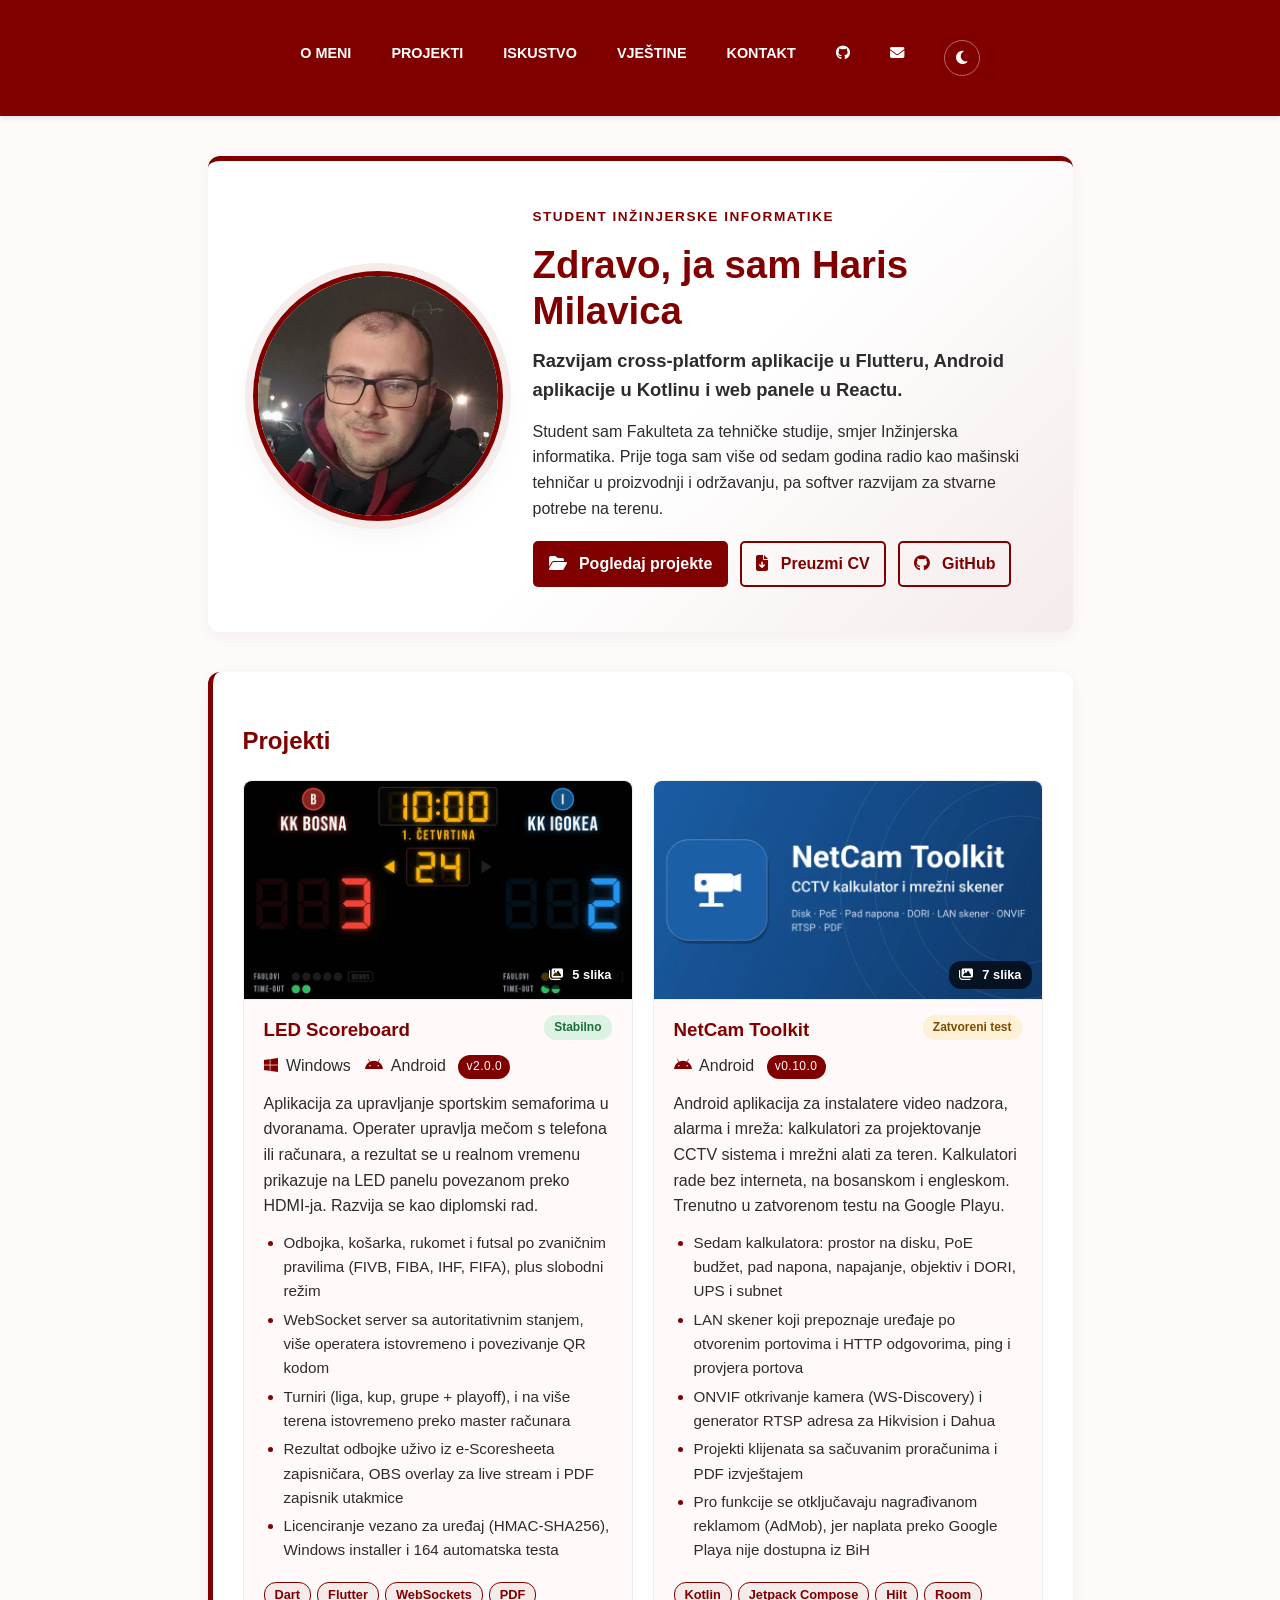
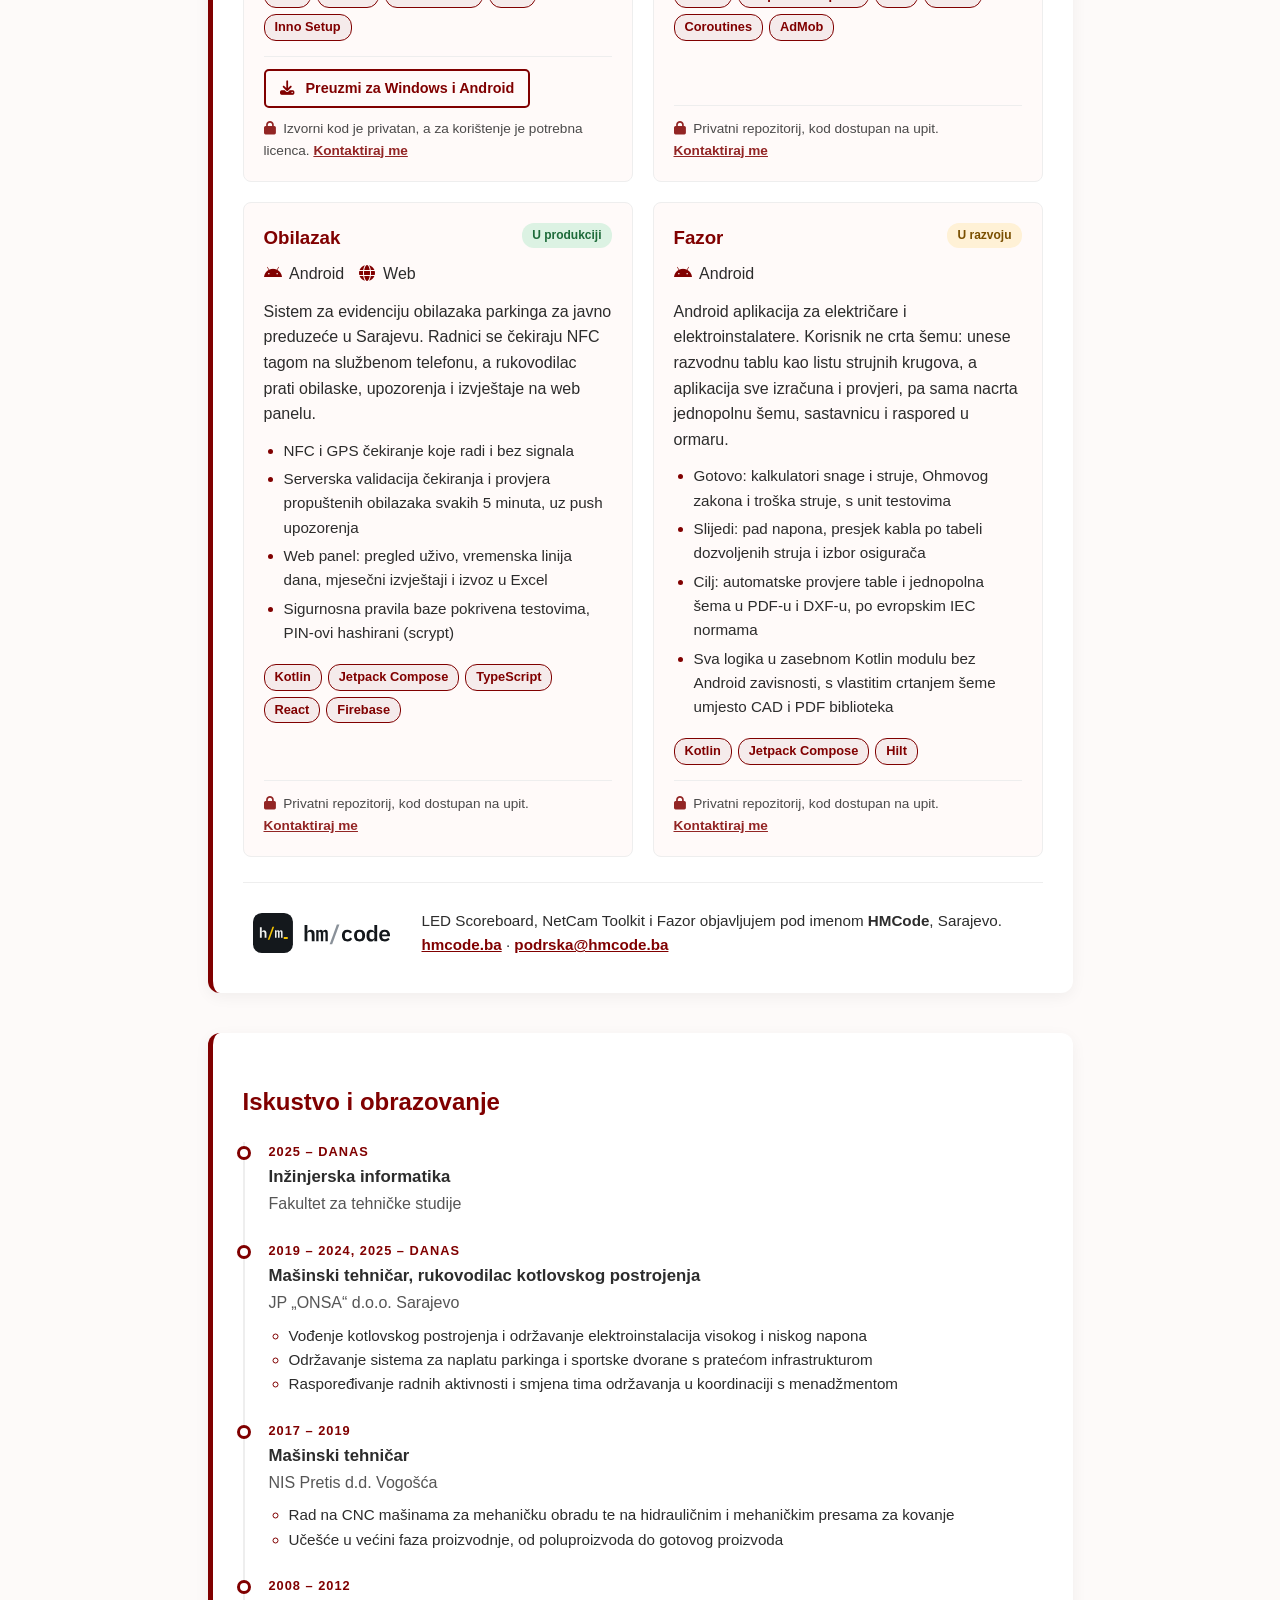
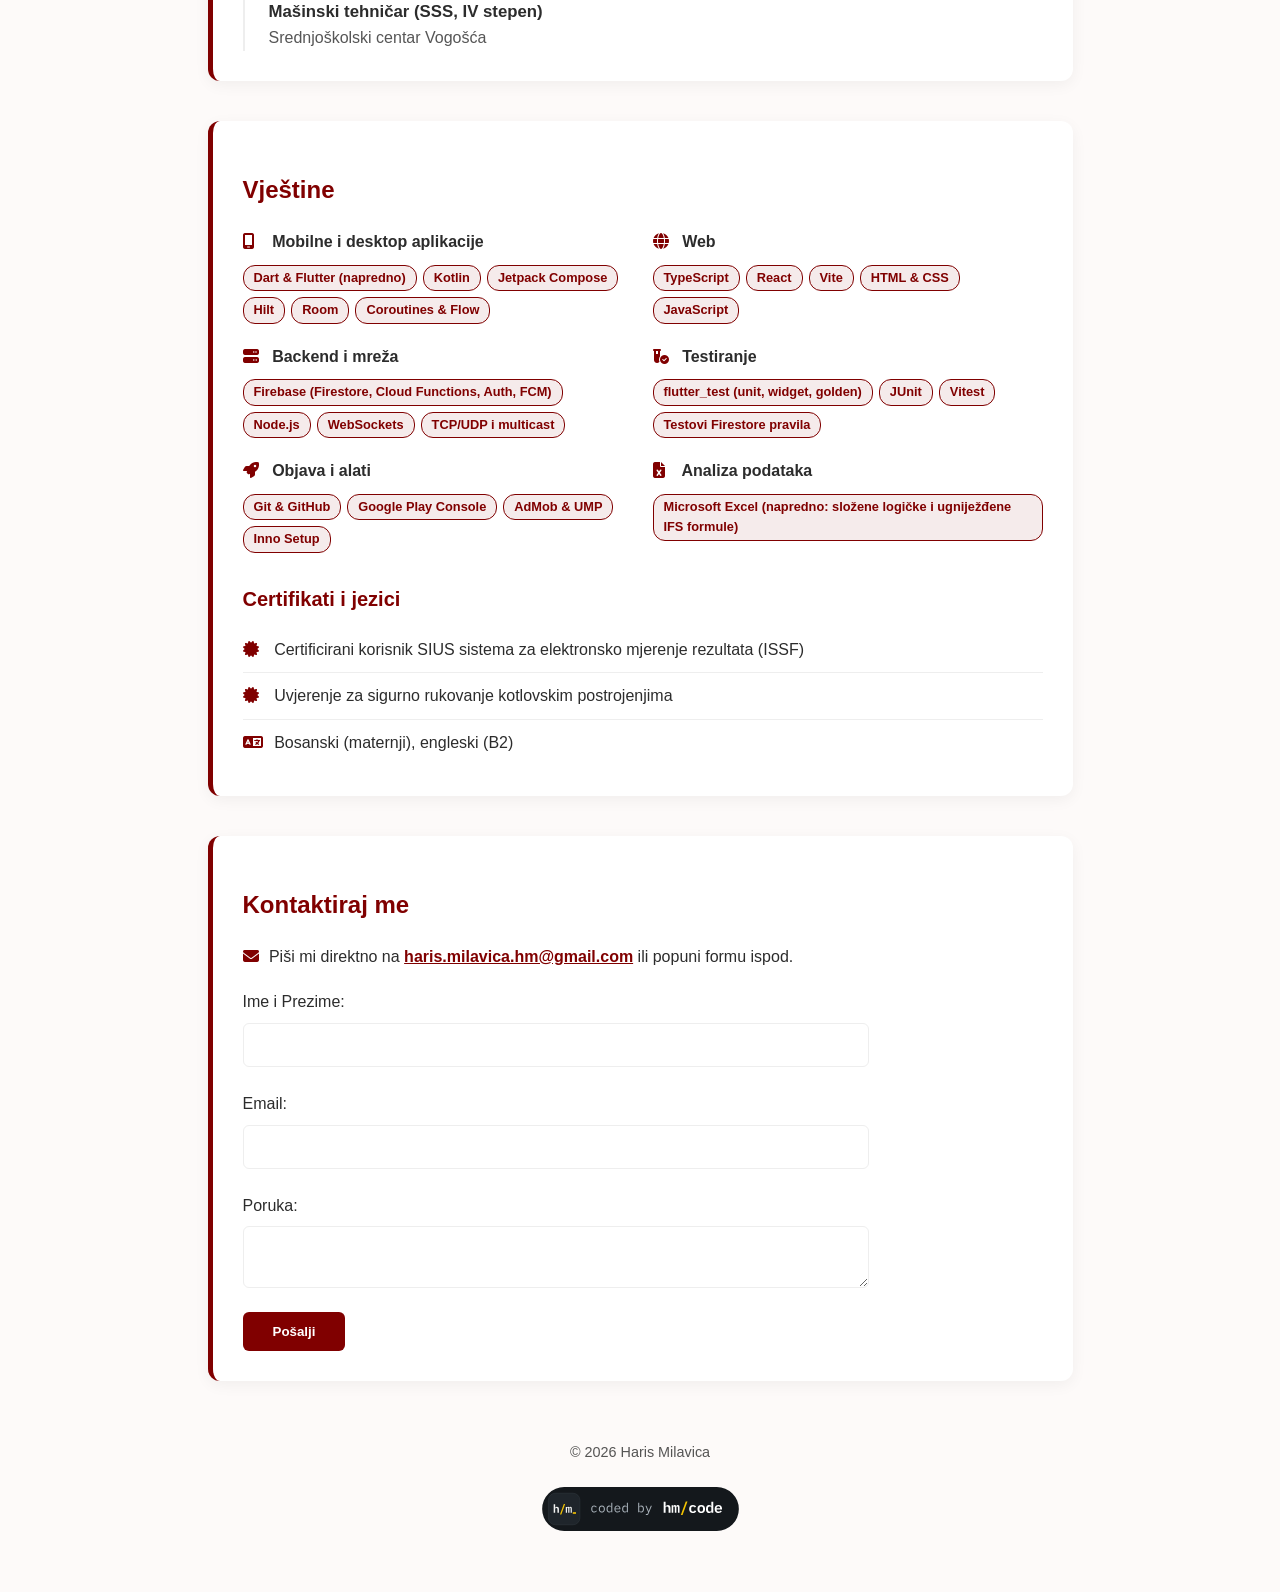
==== commit 2ed13ba1: "Vještine: grupe po oblastima, certifikati i jezici zasebno Tabela s nivoima je zamijenjena grupama (" ====
--- a/index.html
+++ b/index.html
@@ -271,45 +271,70 @@
         </section>
 
         <section id="skills">
-            <h2>Tehničke vještine i Certifikati</h2>
-            <table>
-                <thead>
-                    <tr>
-                        <th>Vještina / Program</th>
-                        <th>Opis / Nivo</th>
-                    </tr>
-                </thead>
-                <tbody>
-                    <tr>
-                        <td><i class="fas fa-certificate" style="color: #800000; margin-right: 8px;"></i> <strong>SIUS program (ISSF)</strong></td>
-                        <td>Certificirani korisnik</td>
-                    </tr>
-                    <tr>
-                        <td><i class="fas fa-file-excel" style="color: #217346; margin-right: 8px;"></i> Napredni Excel</td>
-                        <td>Ekspert</td>
-                    </tr>
-                    <tr>
-                        <td><i class="fas fa-mobile-alt" style="color: #02569B; margin-right: 8px;"></i> Dart & Flutter razvoj</td>
-                        <td>Napredni nivo</td>
-                    </tr>
-                    <tr>
-                        <td><i class="fab fa-android" style="color: #3DDC84; margin-right: 8px;"></i> Kotlin & Jetpack Compose</td>
-                        <td>Srednji nivo</td>
-                    </tr>
-                    <tr>
-                        <td><i class="fab fa-react" style="color: #149ECA; margin-right: 8px;"></i> TypeScript & React</td>
-                        <td>Srednji nivo</td>
-                    </tr>
-                    <tr>
-                        <td><i class="fas fa-fire" style="color: #F57C00; margin-right: 8px;"></i> Firebase (Firestore, Cloud Functions, Auth)</td>
-                        <td>Srednji nivo</td>
-                    </tr>
-                    <tr>
-                        <td><i class="fab fa-html5" style="color: #E34F26; margin-right: 8px;"></i> HTML5 & CSS3</td>
-                        <td>Osnovni nivo</td>
-                    </tr>
-                </tbody>
-            </table>
+            <h2>Vještine</h2>
+            <div class="skills-grid">
+                <div class="skill-group">
+                    <h3><i class="fas fa-mobile-screen"></i> Mobilne i desktop aplikacije</h3>
+                    <ul class="tech-tags">
+                        <li>Dart &amp; Flutter (napredno)</li>
+                        <li>Kotlin</li>
+                        <li>Jetpack Compose</li>
+                        <li>Hilt</li>
+                        <li>Room</li>
+                        <li>Coroutines &amp; Flow</li>
+                    </ul>
+                </div>
+                <div class="skill-group">
+                    <h3><i class="fas fa-globe"></i> Web</h3>
+                    <ul class="tech-tags">
+                        <li>TypeScript</li>
+                        <li>React</li>
+                        <li>Vite</li>
+                        <li>HTML &amp; CSS</li>
+                        <li>JavaScript</li>
+                    </ul>
+                </div>
+                <div class="skill-group">
+                    <h3><i class="fas fa-server"></i> Backend i mreža</h3>
+                    <ul class="tech-tags">
+                        <li>Firebase (Firestore, Cloud Functions, Auth, FCM)</li>
+                        <li>Node.js</li>
+                        <li>WebSockets</li>
+                        <li>TCP/UDP i multicast</li>
+                    </ul>
+                </div>
+                <div class="skill-group">
+                    <h3><i class="fas fa-vial-circle-check"></i> Testiranje</h3>
+                    <ul class="tech-tags">
+                        <li>flutter_test (unit, widget, golden)</li>
+                        <li>JUnit</li>
+                        <li>Vitest</li>
+                        <li>Testovi Firestore pravila</li>
+                    </ul>
+                </div>
+                <div class="skill-group">
+                    <h3><i class="fas fa-rocket"></i> Objava i alati</h3>
+                    <ul class="tech-tags">
+                        <li>Git &amp; GitHub</li>
+                        <li>Google Play Console</li>
+                        <li>AdMob &amp; UMP</li>
+                        <li>Inno Setup</li>
+                    </ul>
+                </div>
+                <div class="skill-group">
+                    <h3><i class="fas fa-file-excel"></i> Analiza podataka</h3>
+                    <ul class="tech-tags">
+                        <li>Microsoft Excel (napredno: složene logičke i ugniježđene IFS formule)</li>
+                    </ul>
+                </div>
+            </div>
+
+            <h2 class="subsection-title">Certifikati i jezici</h2>
+            <ul class="cert-list">
+                <li><i class="fas fa-certificate"></i> Certificirani korisnik SIUS sistema za elektronsko mjerenje rezultata (ISSF)</li>
+                <li><i class="fas fa-certificate"></i> Uvjerenje za sigurno rukovanje kotlovskim postrojenjima</li>
+                <li><i class="fas fa-language"></i> Bosanski (maternji), engleski (B2)</li>
+            </ul>
         </section>
 
         <section id="contact">
--- a/style.css
+++ b/style.css
@@ -11,7 +11,6 @@
     --project-bg: #fffaf9;
     --border-color: #eee;
     --input-bg: #ffffff;
-    --hover-row: #f2e6e6;
     --shadow-color: rgba(0, 0, 0, 0.05);
     --tag-bg: #f5ebeb;
     --tag-fg: #800000;
@@ -32,7 +31,6 @@
     --project-bg: #2a2222;
     --border-color: #3a3a3a;
     --input-bg: #1f1f1f;
-    --hover-row: #3a2a2a;
     --shadow-color: rgba(0, 0, 0, 0.4);
     --tag-bg: #3a2626;
     --tag-fg: #f0b4b4;
@@ -326,22 +324,53 @@
     color: var(--primary-color);
 }
 
-/* 5. TABELA */
-table {
-    width: 100%;
-    border-collapse: collapse;
-    margin-top: 20px;
-}
-
-table th, table td {
-    border: 1px solid var(--border-color);
-    padding: 15px;
-    text-align: left;
-}
-
-table th {
-    background-color: var(--primary-color);
-    color: white;
+/* 5. VJEŠTINE I CERTIFIKATI */
+.skills-grid {
+    display: grid;
+    grid-template-columns: repeat(auto-fit, minmax(min(300px, 100%), 1fr));
+    gap: 20px;
+    margin-top: 15px;
+}
+
+.skill-group h3 {
+    margin: 0 0 10px;
+    font-size: 1rem;
+}
+
+.skill-group h3 i {
+    color: var(--primary-color);
+    width: 1.2em;
+    margin-right: 6px;
+}
+
+.skill-group .tech-tags {
+    margin: 0;
+}
+
+.subsection-title {
+    margin: 30px 0 0;
+    font-size: 1.25rem;
+}
+
+.cert-list {
+    list-style: none;
+    margin: 12px 0 0;
+    padding: 0;
+}
+
+.cert-list li {
+    padding: 10px 0;
+    border-bottom: 1px solid var(--border-color);
+}
+
+.cert-list li:last-child {
+    border-bottom: none;
+}
+
+.cert-list i {
+    color: var(--primary-color);
+    width: 1.2em;
+    margin-right: 8px;
 }
 
 /* 6. FORMA I DUGMAD */
@@ -374,10 +403,6 @@
 button:hover {
     background: var(--accent-color);
 }
-tbody tr:hover {
-    background-color: var(--hover-row);
-    transition: 0.3s;
-}
 .projects-grid {
     display: grid;
     grid-template-columns: repeat(auto-fit, minmax(min(300px, 100%), 1fr));
@@ -566,11 +591,6 @@
 .project-item h3 {
     margin: 0;
     color: var(--primary-color);
-}
-
-table i {
-    font-size: 1.1em;
-    vertical-align: middle;
 }
 
 /* 7. THEME TOGGLE DUGME */
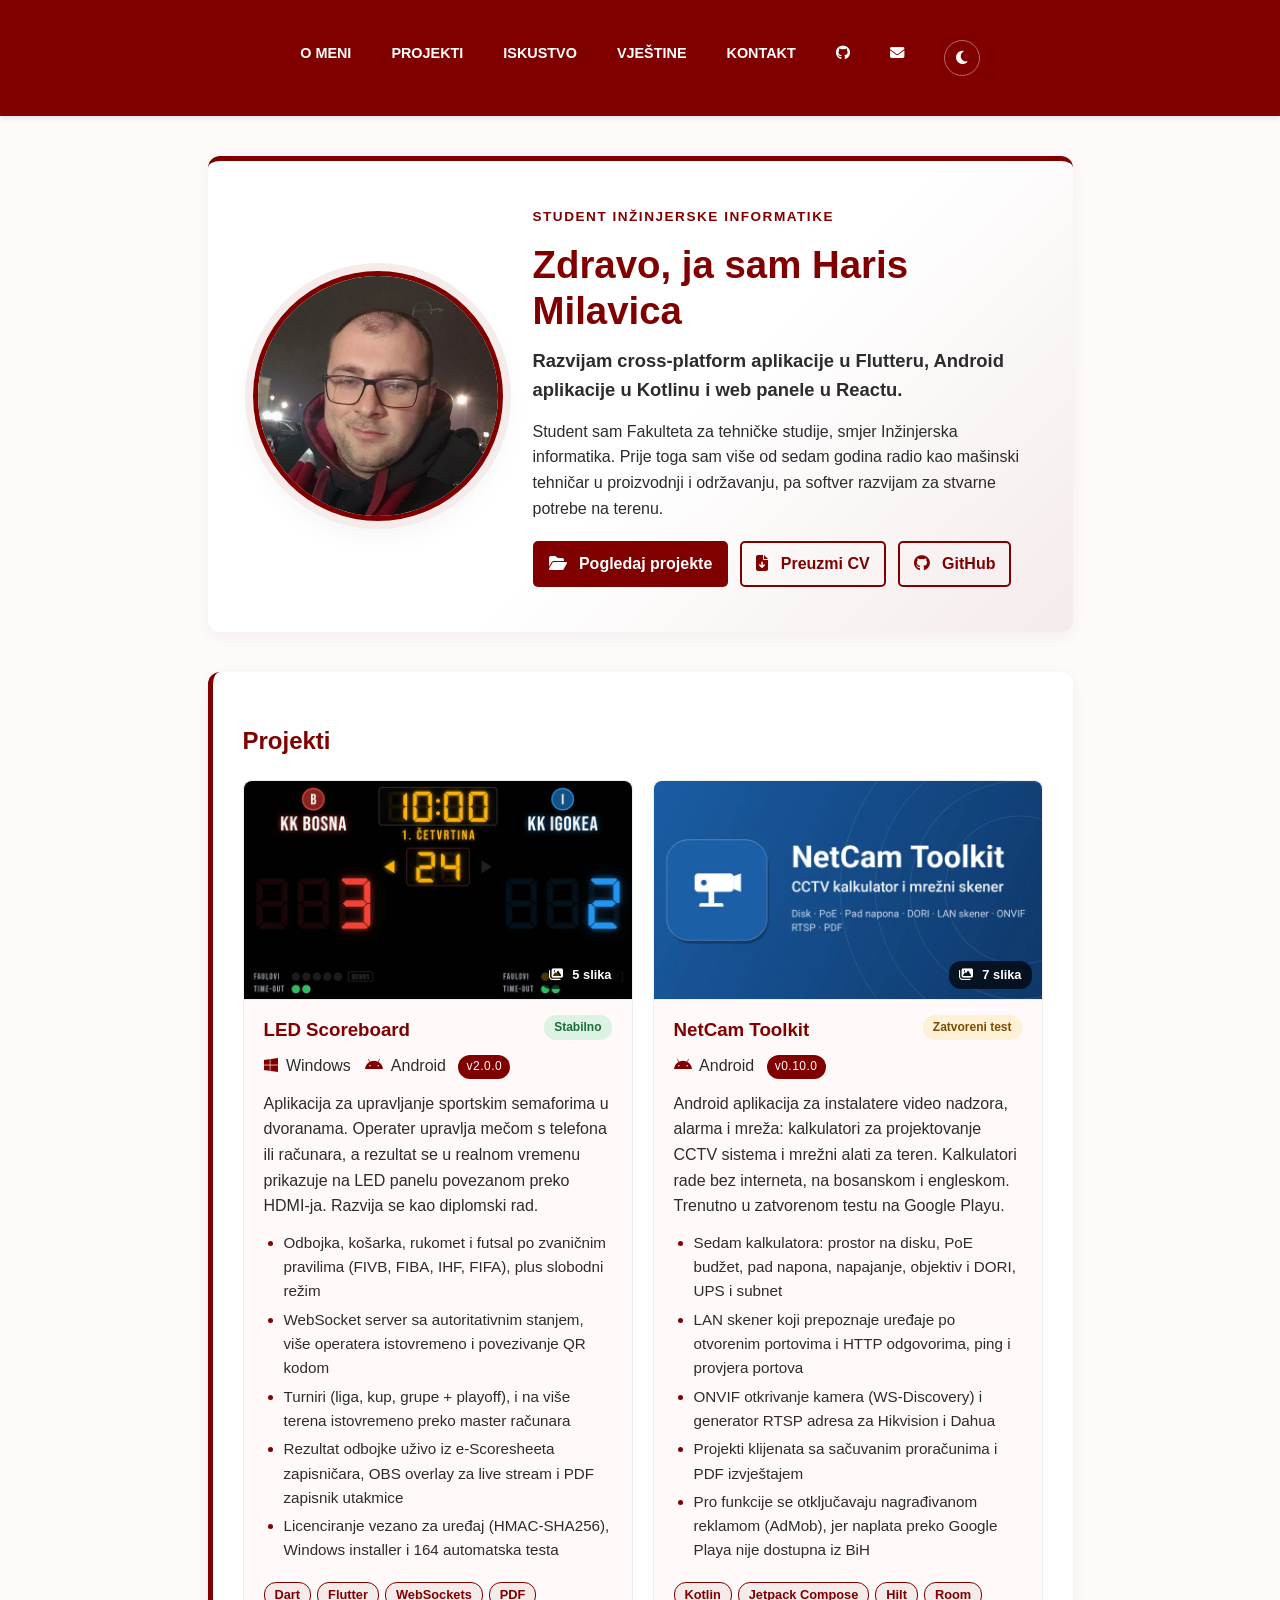
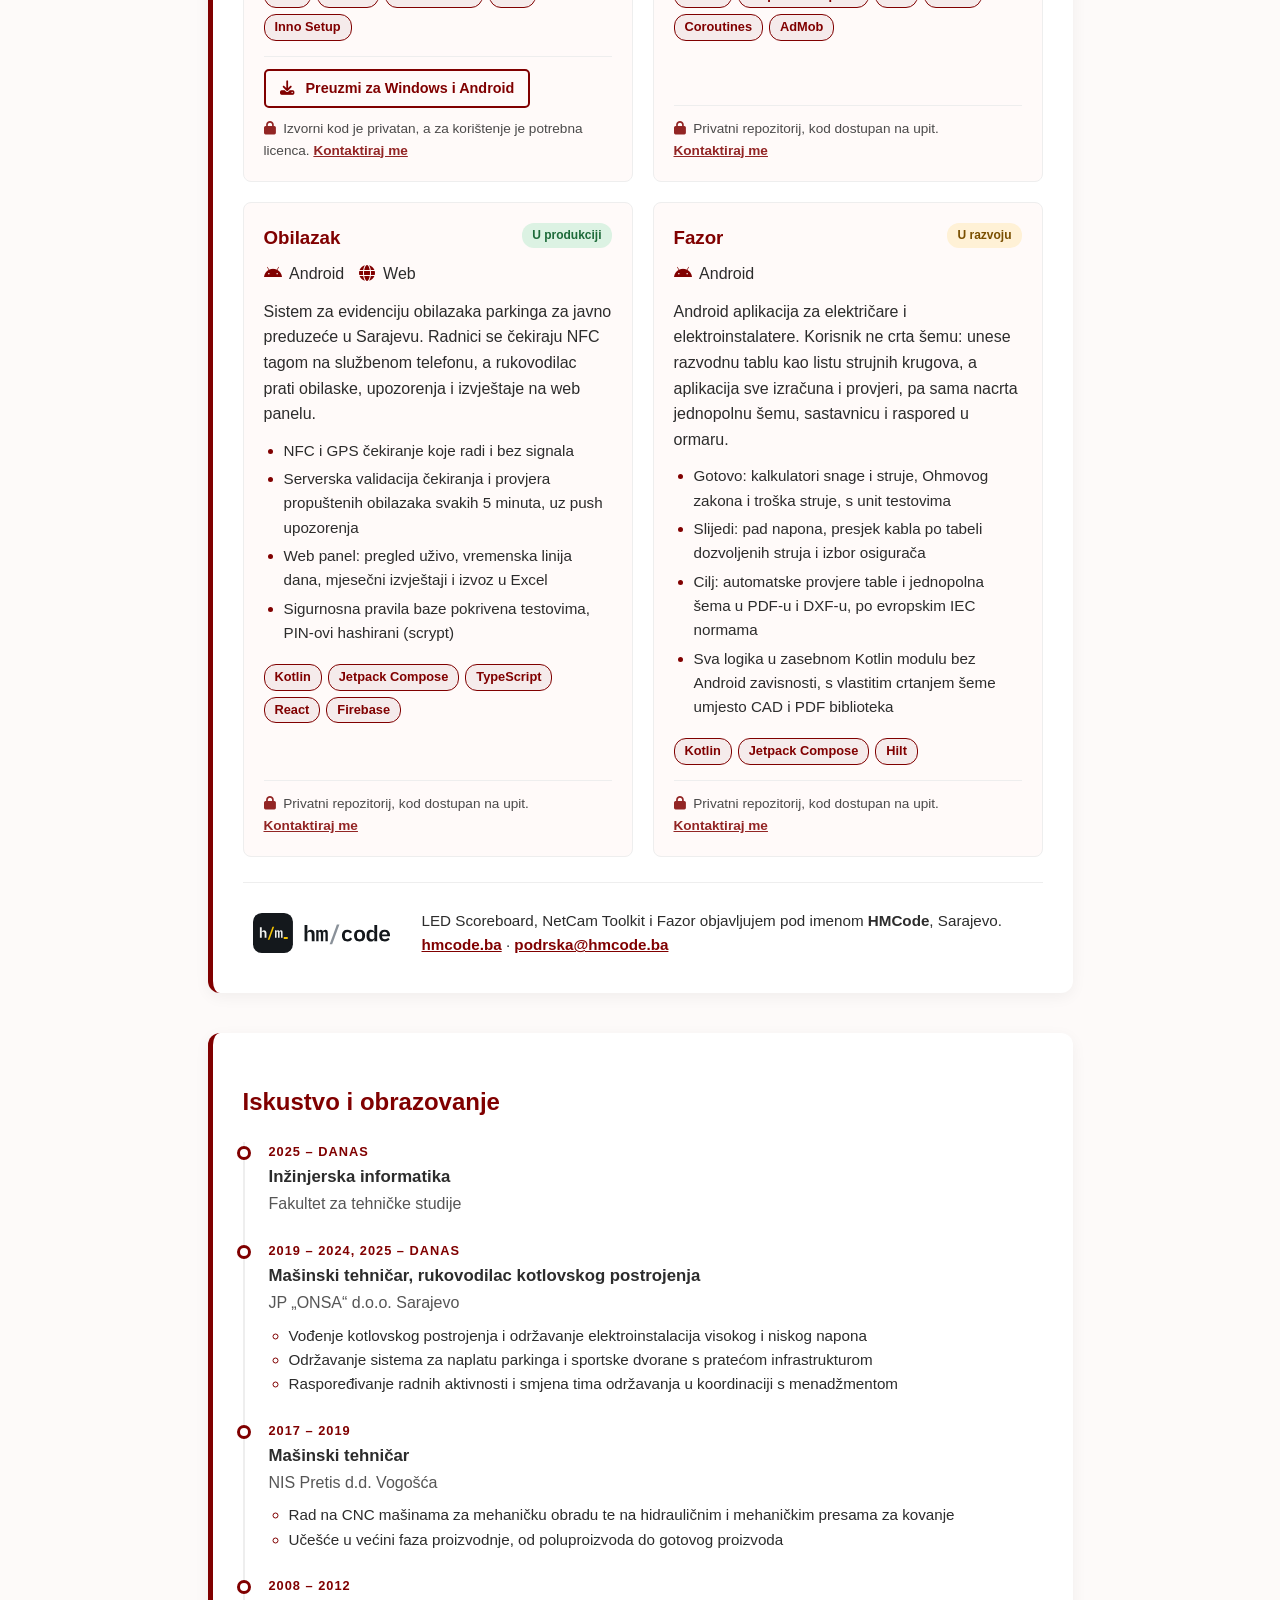
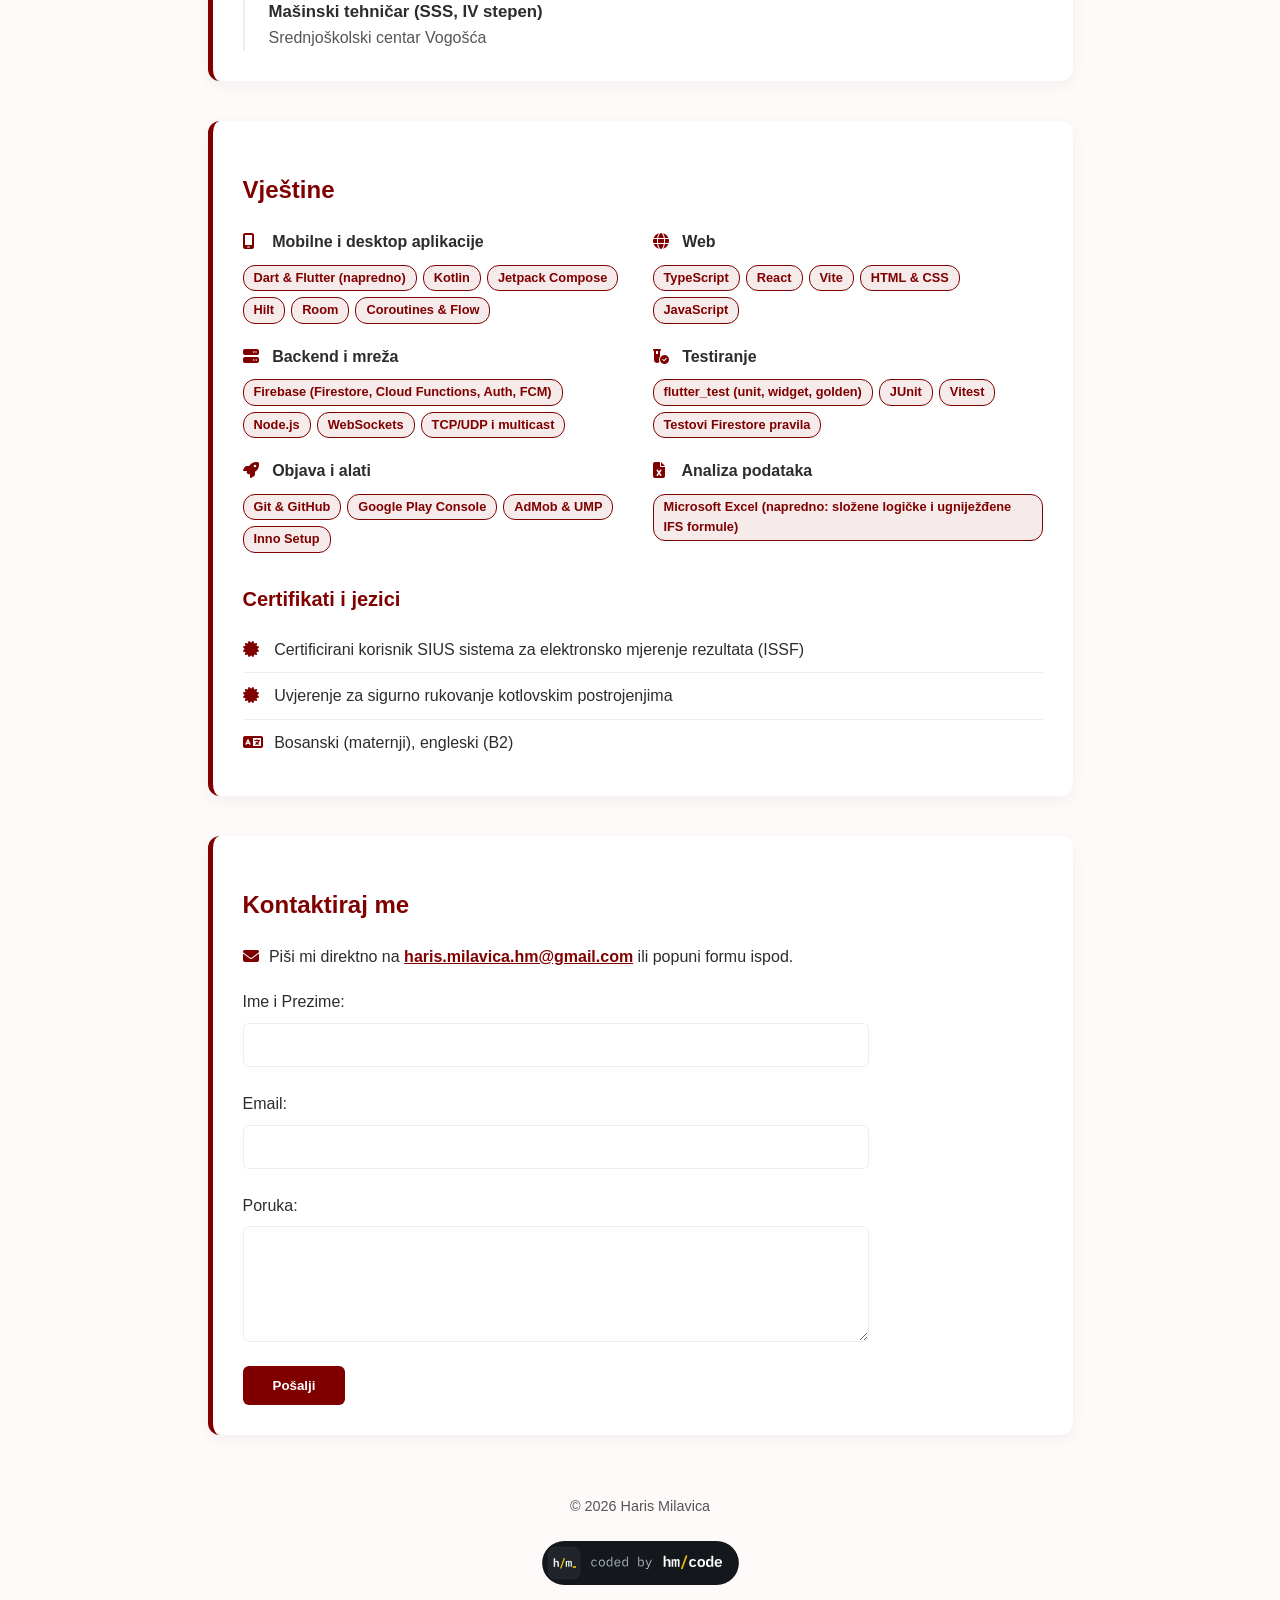
==== commit 061e823c: "Ispravke: manifest, tema bez bljeska, success stranica, forma - site.webmanifest: relativne putanje " ====
--- a/index.html
+++ b/index.html
@@ -31,6 +31,8 @@
     <link rel="icon" type="image/png" sizes="32x32" href="favicon-32x32.png">
     <link rel="icon" type="image/png" sizes="16x16" href="favicon-16x16.png">
     <link rel="manifest" href="site.webmanifest">
+    <meta name="theme-color" content="#800000">
+    <script src="script.js"></script>
 </head>
 <body>
 
@@ -346,14 +348,15 @@
             </p>
             <form action="https://formspree.io/f/xeenvdbo" method="POST">
                 <input type="hidden" name="_next" value="https://harismili.github.io/portfolio/success.html">
+                <input type="text" name="_gotcha" class="form-honeypot" tabindex="-1" autocomplete="off" aria-hidden="true">
                 <label for="name">Ime i Prezime:</label>
-                <input type="text" id="name" name="name" required>
+                <input type="text" id="name" name="name" autocomplete="name" required>
 
                 <label for="email">Email:</label>
-                <input type="email" id="email" name="email" required>
+                <input type="email" id="email" name="email" autocomplete="email" required>
 
                 <label for="message">Poruka:</label>
-                <textarea id="message" name="message"></textarea>
+                <textarea id="message" name="message" rows="5" required></textarea>
 
                 <button type="submit">Pošalji</button>
             </form>
@@ -381,7 +384,5 @@
     <button id="scroll-to-top" type="button" aria-label="Vrati se na vrh stranice">
         <i class="fas fa-arrow-up"></i>
     </button>
-
-    <script src="script.js"></script>
 </body>
 </html>
--- a/style.css
+++ b/style.css
@@ -821,6 +821,11 @@
     font-family: inherit;
 }
 
+/* Polje za botove (Formspree _gotcha): ljudi ga ne vide i ne popunjavaju */
+#contact .form-honeypot {
+    display: none;
+}
+
 #contact button {
     align-self: flex-start; /* Dugme ostaje lijevo */
     padding: 12px 30px;
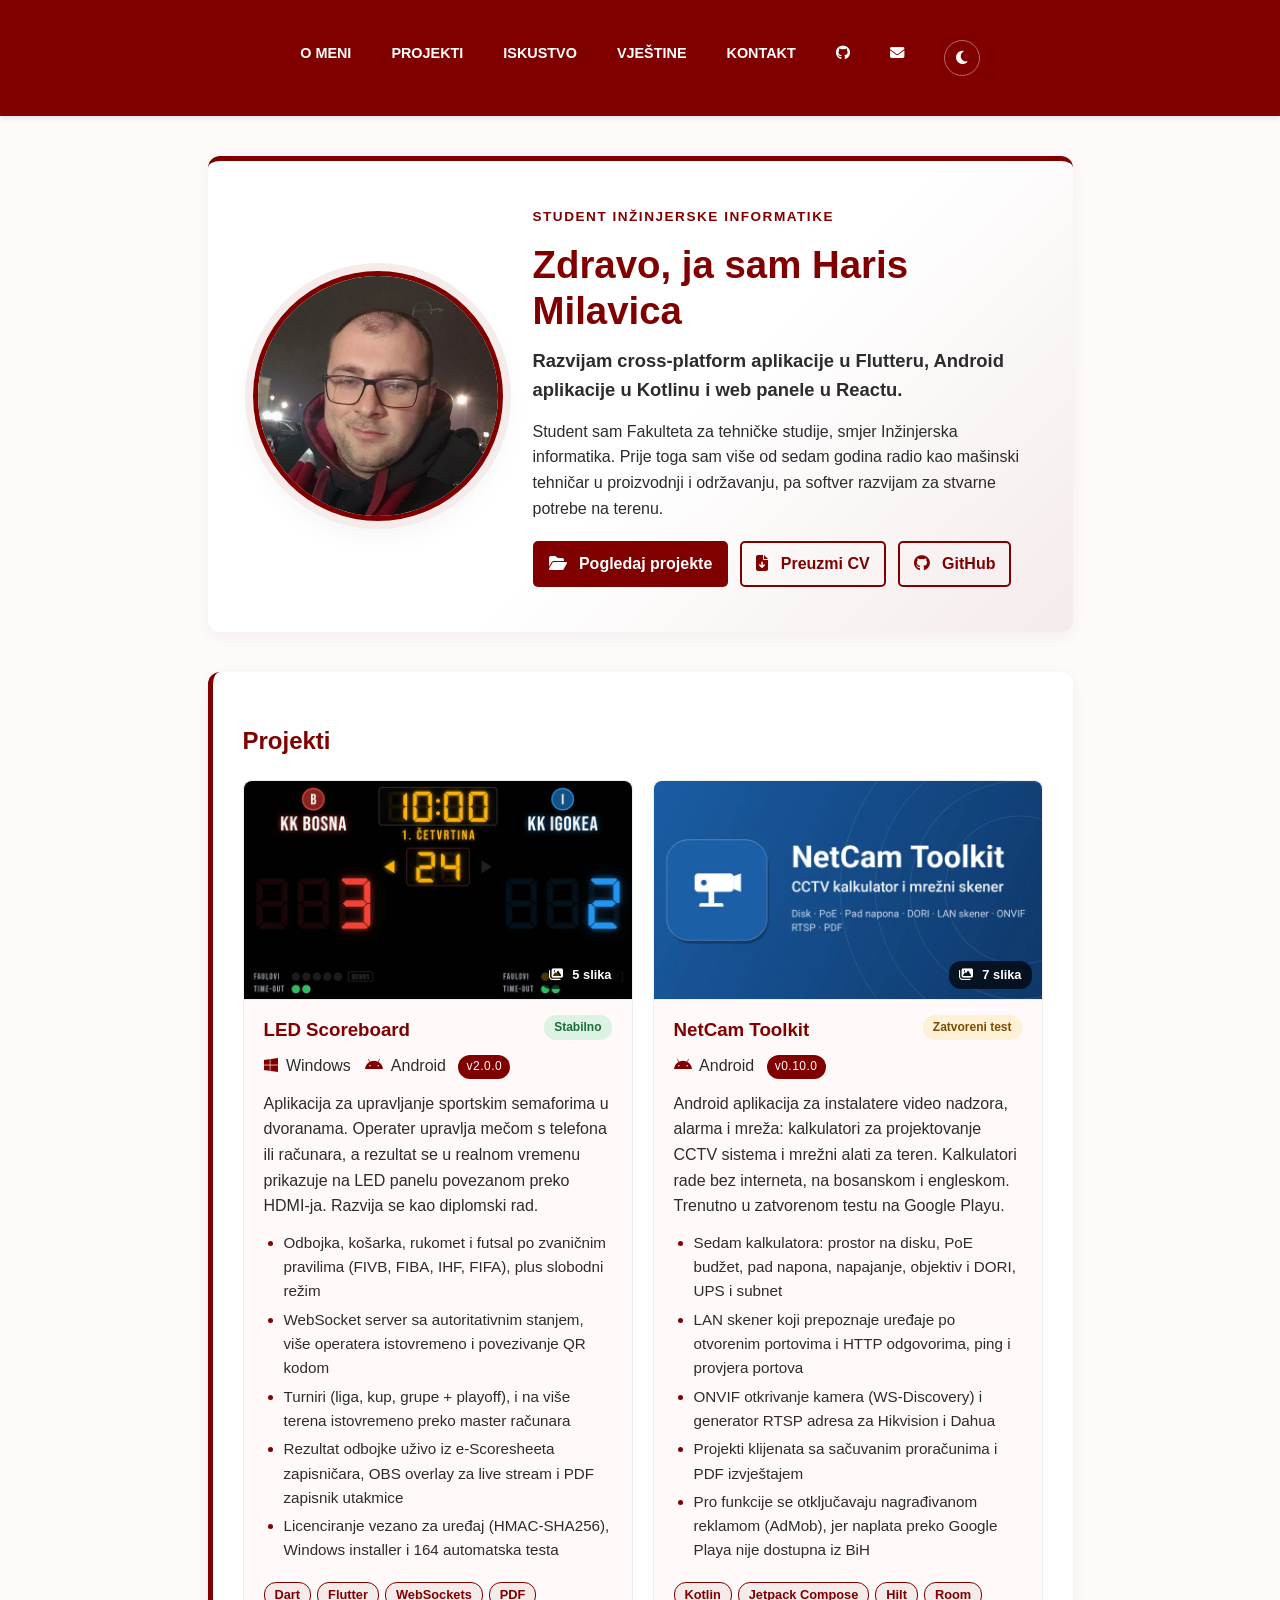
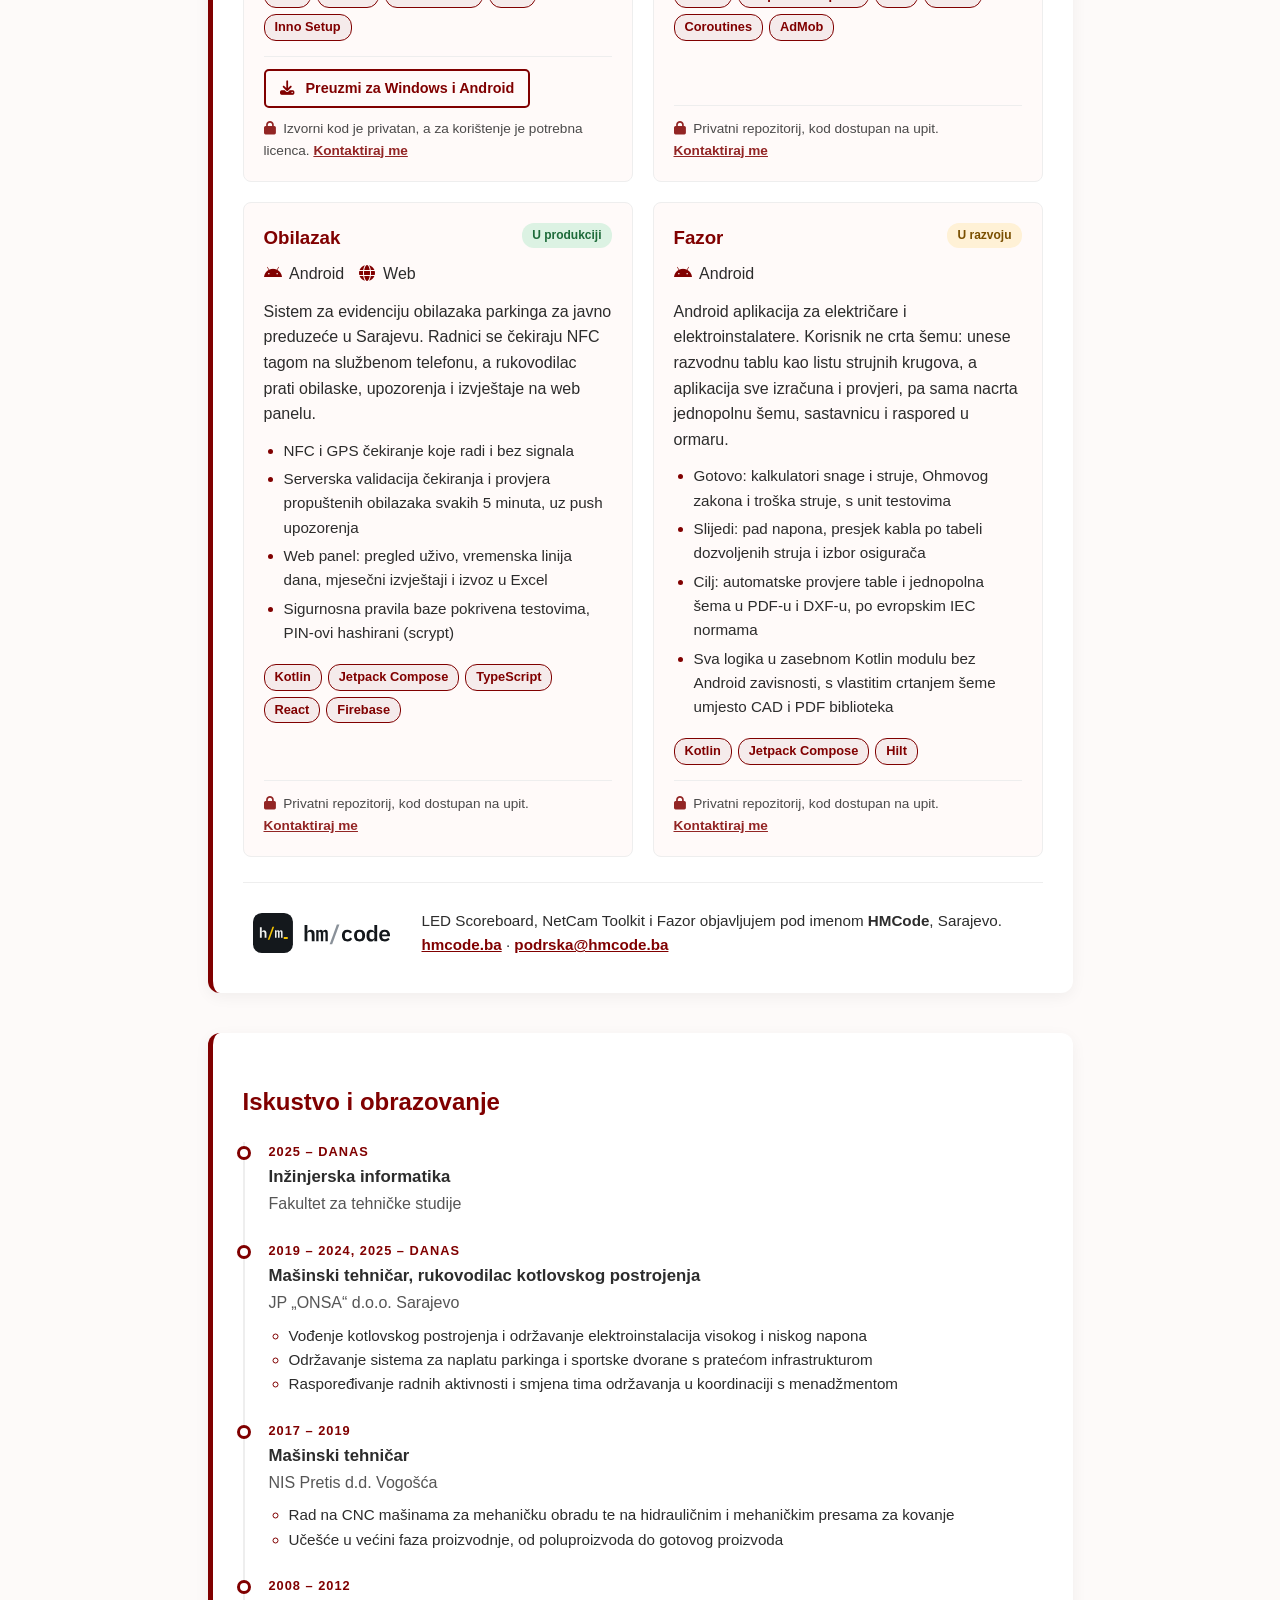
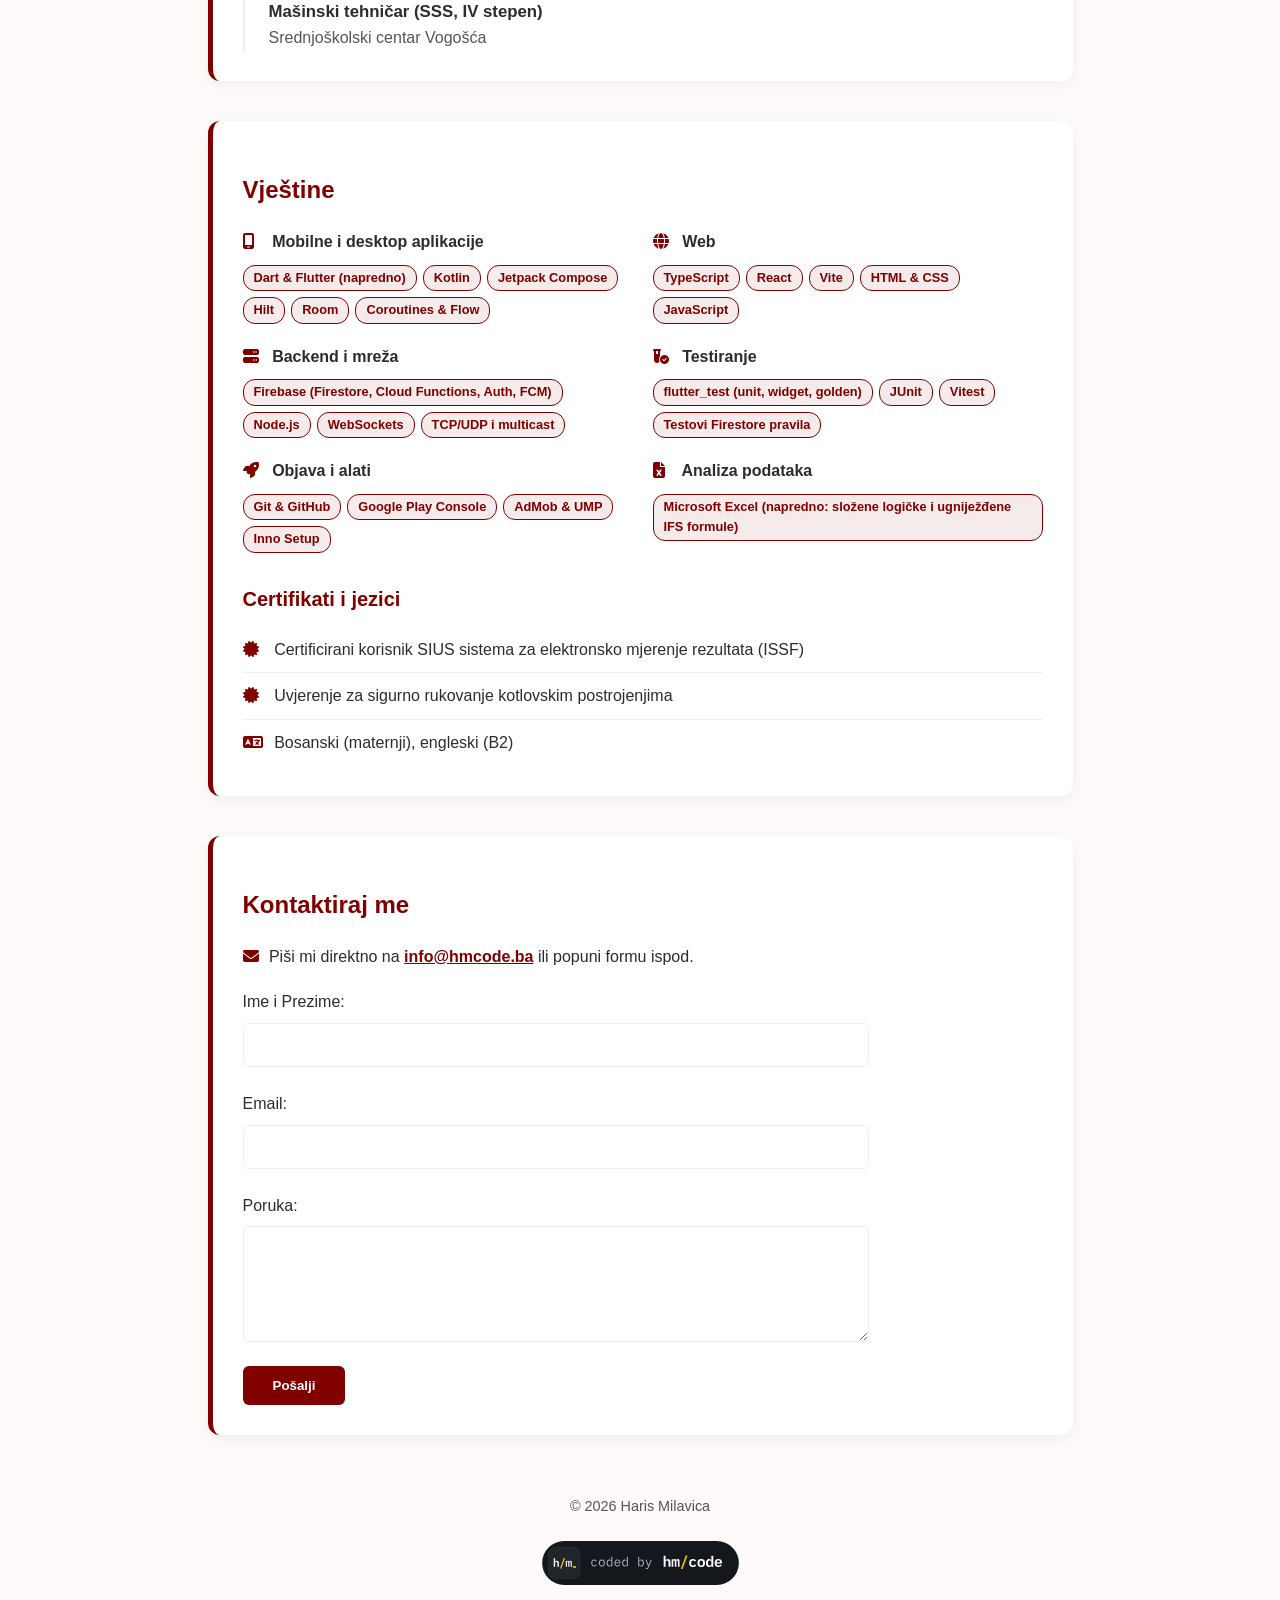
==== commit 6c7ac87c: "Kontakt: email info@hmcode.ba umjesto lične gmail adrese Adresa u sekciji Kontakt i na ikoni pisma u" ====
--- a/index.html
+++ b/index.html
@@ -26,13 +26,14 @@
     <meta name="twitter:image:alt" content="Haris Milavica, student inžinjerske informatike">
 
     <link rel="stylesheet" href="https://cdnjs.cloudflare.com/ajax/libs/font-awesome/6.4.2/css/all.min.css">
-    <link rel="stylesheet" href="style.css">
+    <!-- ?v= povećati pri svakoj izmjeni style.css ili script.js, da preglednik ne koristi staru verziju iz keša -->
+    <link rel="stylesheet" href="style.css?v=2.5">
     <link rel="apple-touch-icon" sizes="180x180" href="apple-touch-icon.png">
     <link rel="icon" type="image/png" sizes="32x32" href="favicon-32x32.png">
     <link rel="icon" type="image/png" sizes="16x16" href="favicon-16x16.png">
     <link rel="manifest" href="site.webmanifest">
     <meta name="theme-color" content="#800000">
-    <script src="script.js"></script>
+    <script src="script.js?v=2.5"></script>
 </head>
 <body>
 
@@ -45,7 +46,7 @@
                 <li><a href="#skills">Vještine</a></li>
                 <li><a href="#contact">Kontakt</a></li>
                 <li><a href="https://github.com/harismili" target="_blank" aria-label="Moj GitHub profil"><i class="fab fa-github"></i></a></li>
-                <li><a href="mailto:haris.milavica.hm@gmail.com" aria-label="Pošalji mi email"><i class="fas fa-envelope"></i></a></li>
+                <li><a href="mailto:info@hmcode.ba" aria-label="Pošalji mi email"><i class="fas fa-envelope"></i></a></li>
                 <li>
                     <button id="theme-toggle" type="button" aria-label="Prebaci na tamni mod">
                         <i class="fas fa-moon"></i>
@@ -343,7 +344,7 @@
             <h2>Kontaktiraj me</h2>
             <p class="contact-direct">
                 <i class="fas fa-envelope"></i> Piši mi direktno na
-                <a href="mailto:haris.milavica.hm@gmail.com">haris.milavica.hm@gmail.com</a>
+                <a href="mailto:info@hmcode.ba">info@hmcode.ba</a>
                 ili popuni formu ispod.
             </p>
             <form action="https://formspree.io/f/xeenvdbo" method="POST">
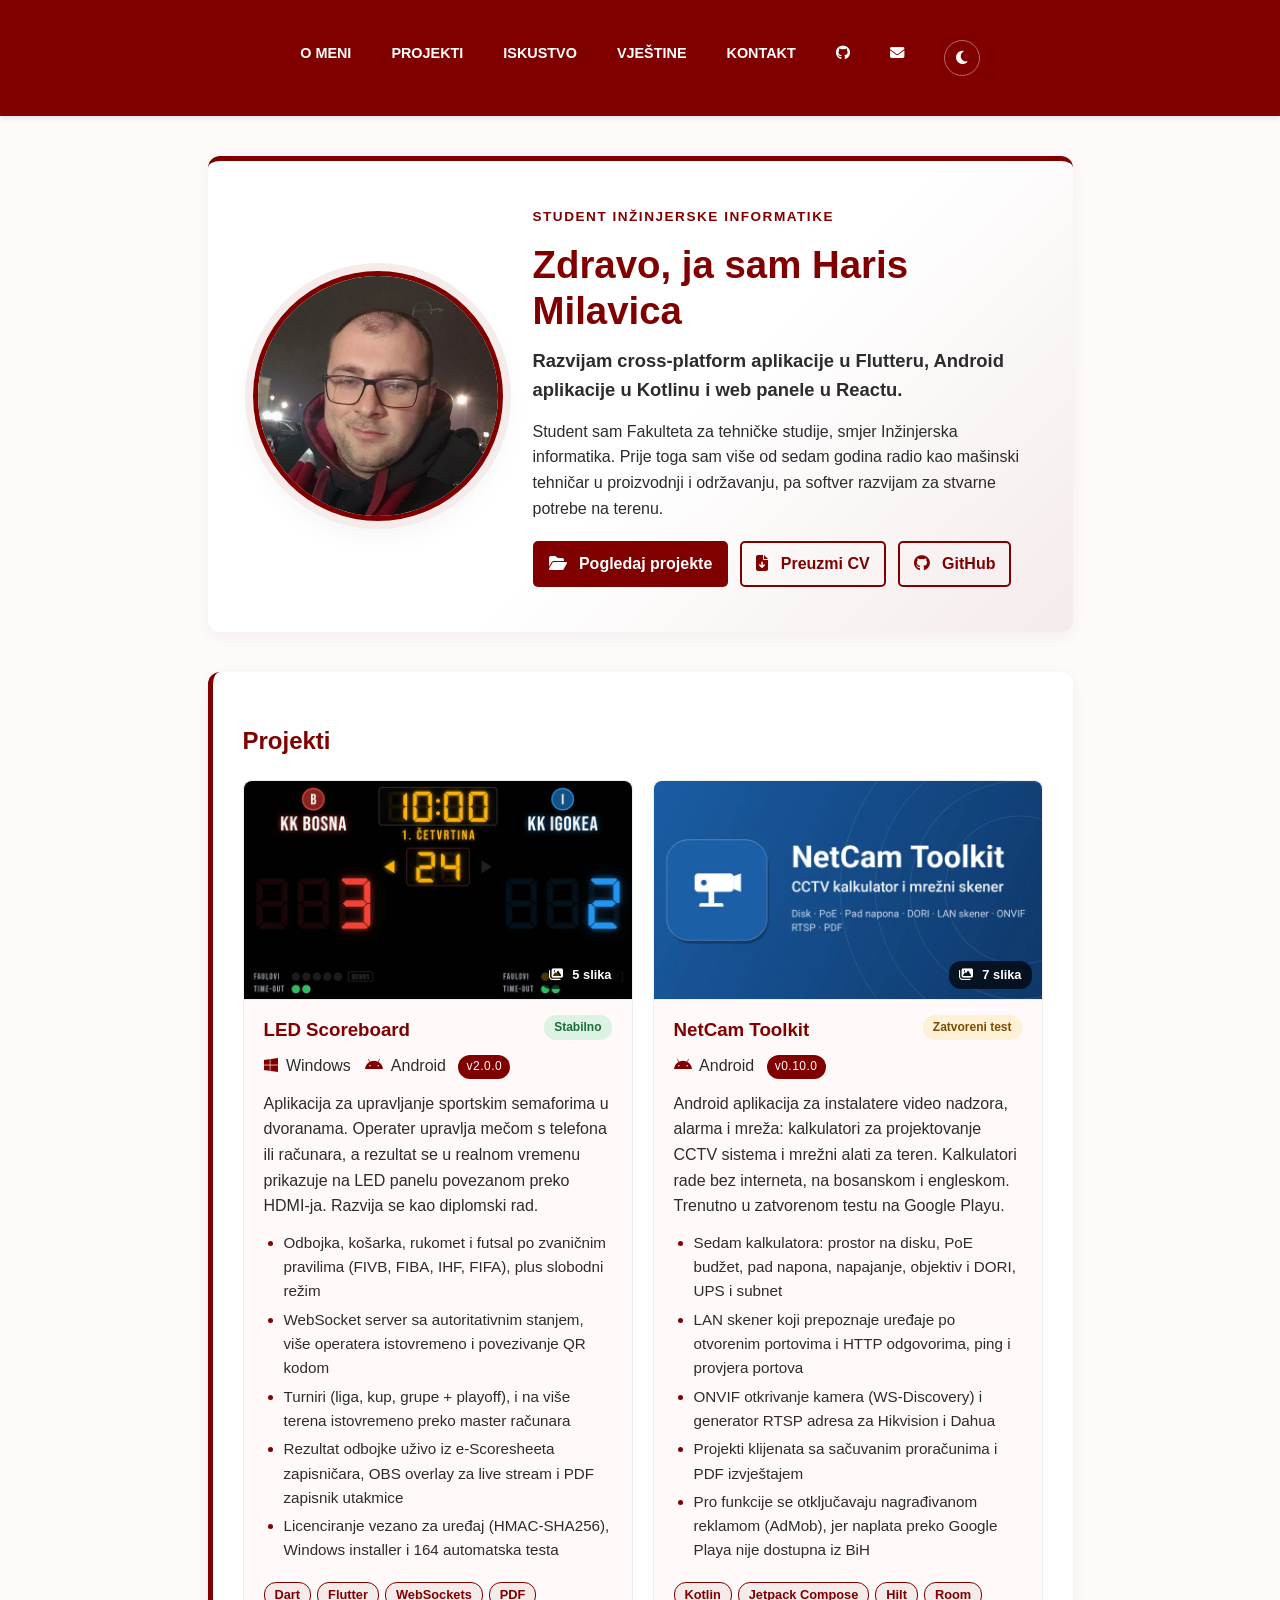
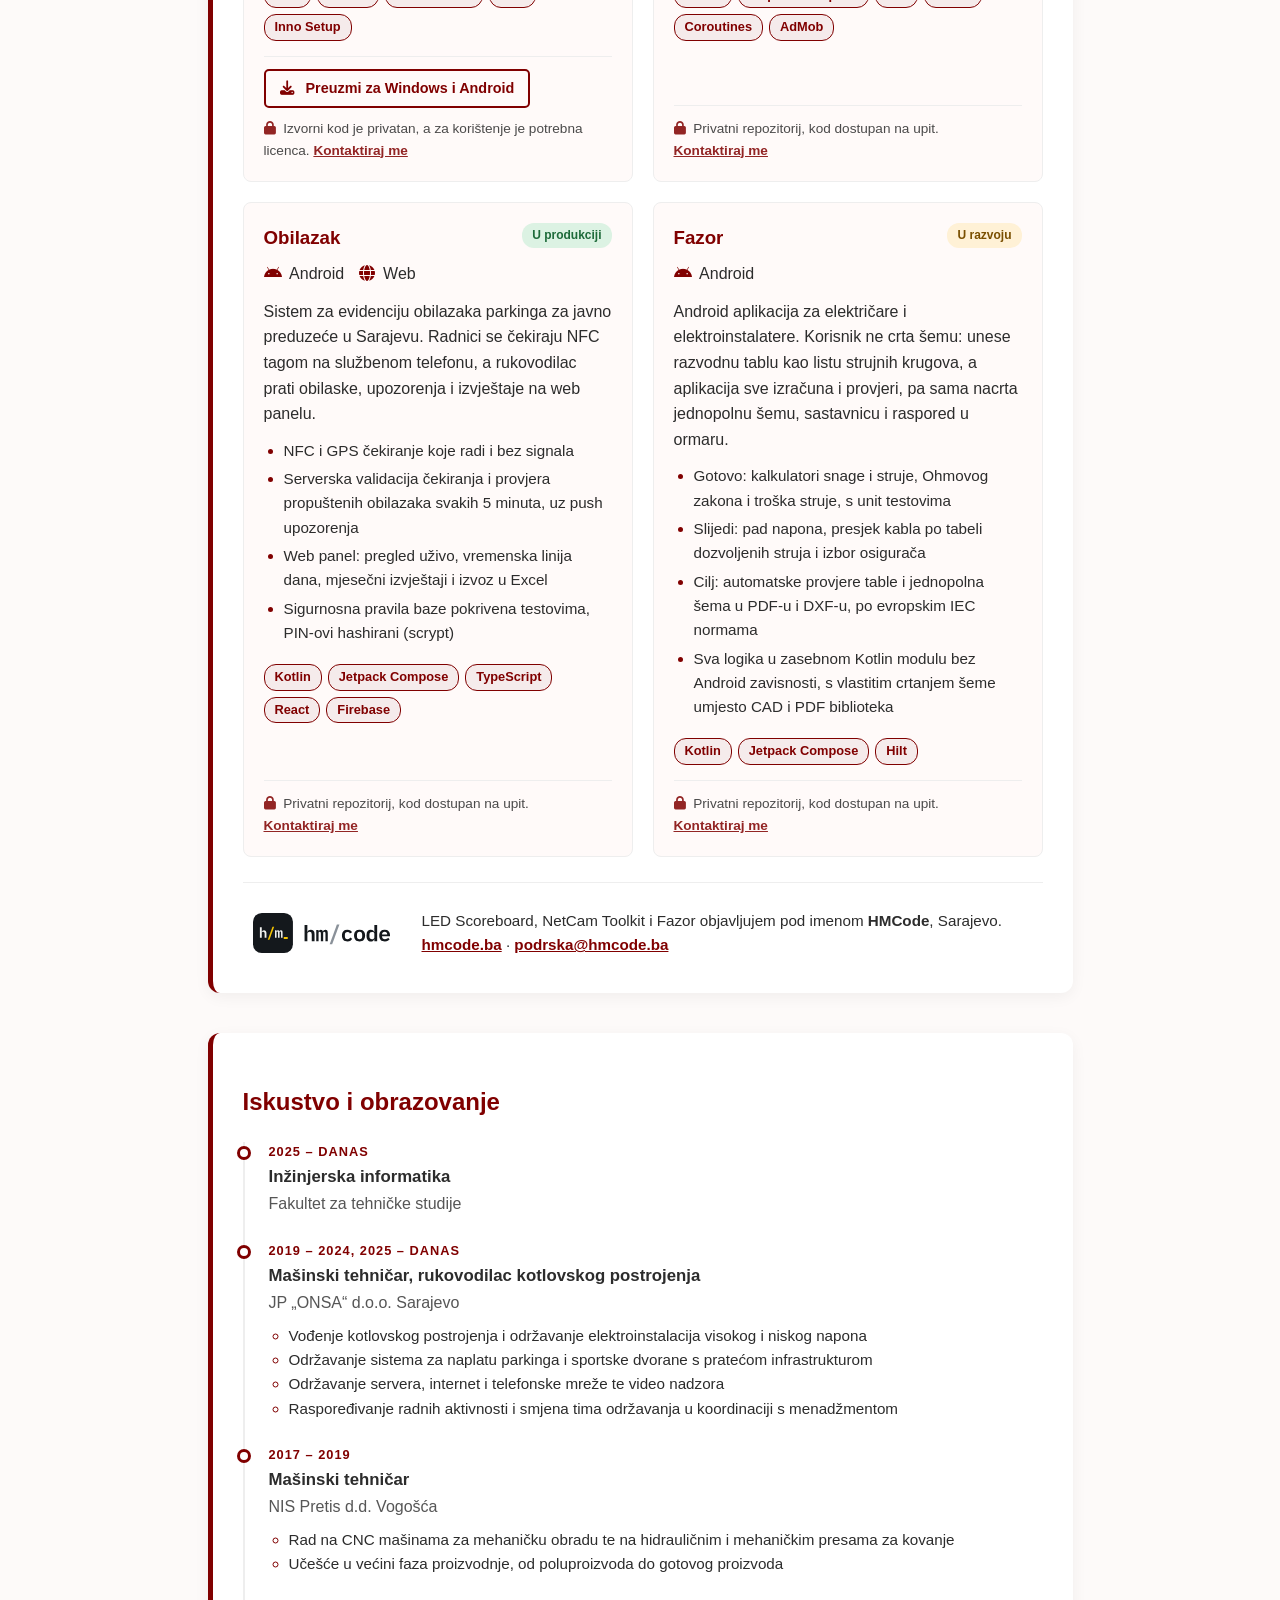
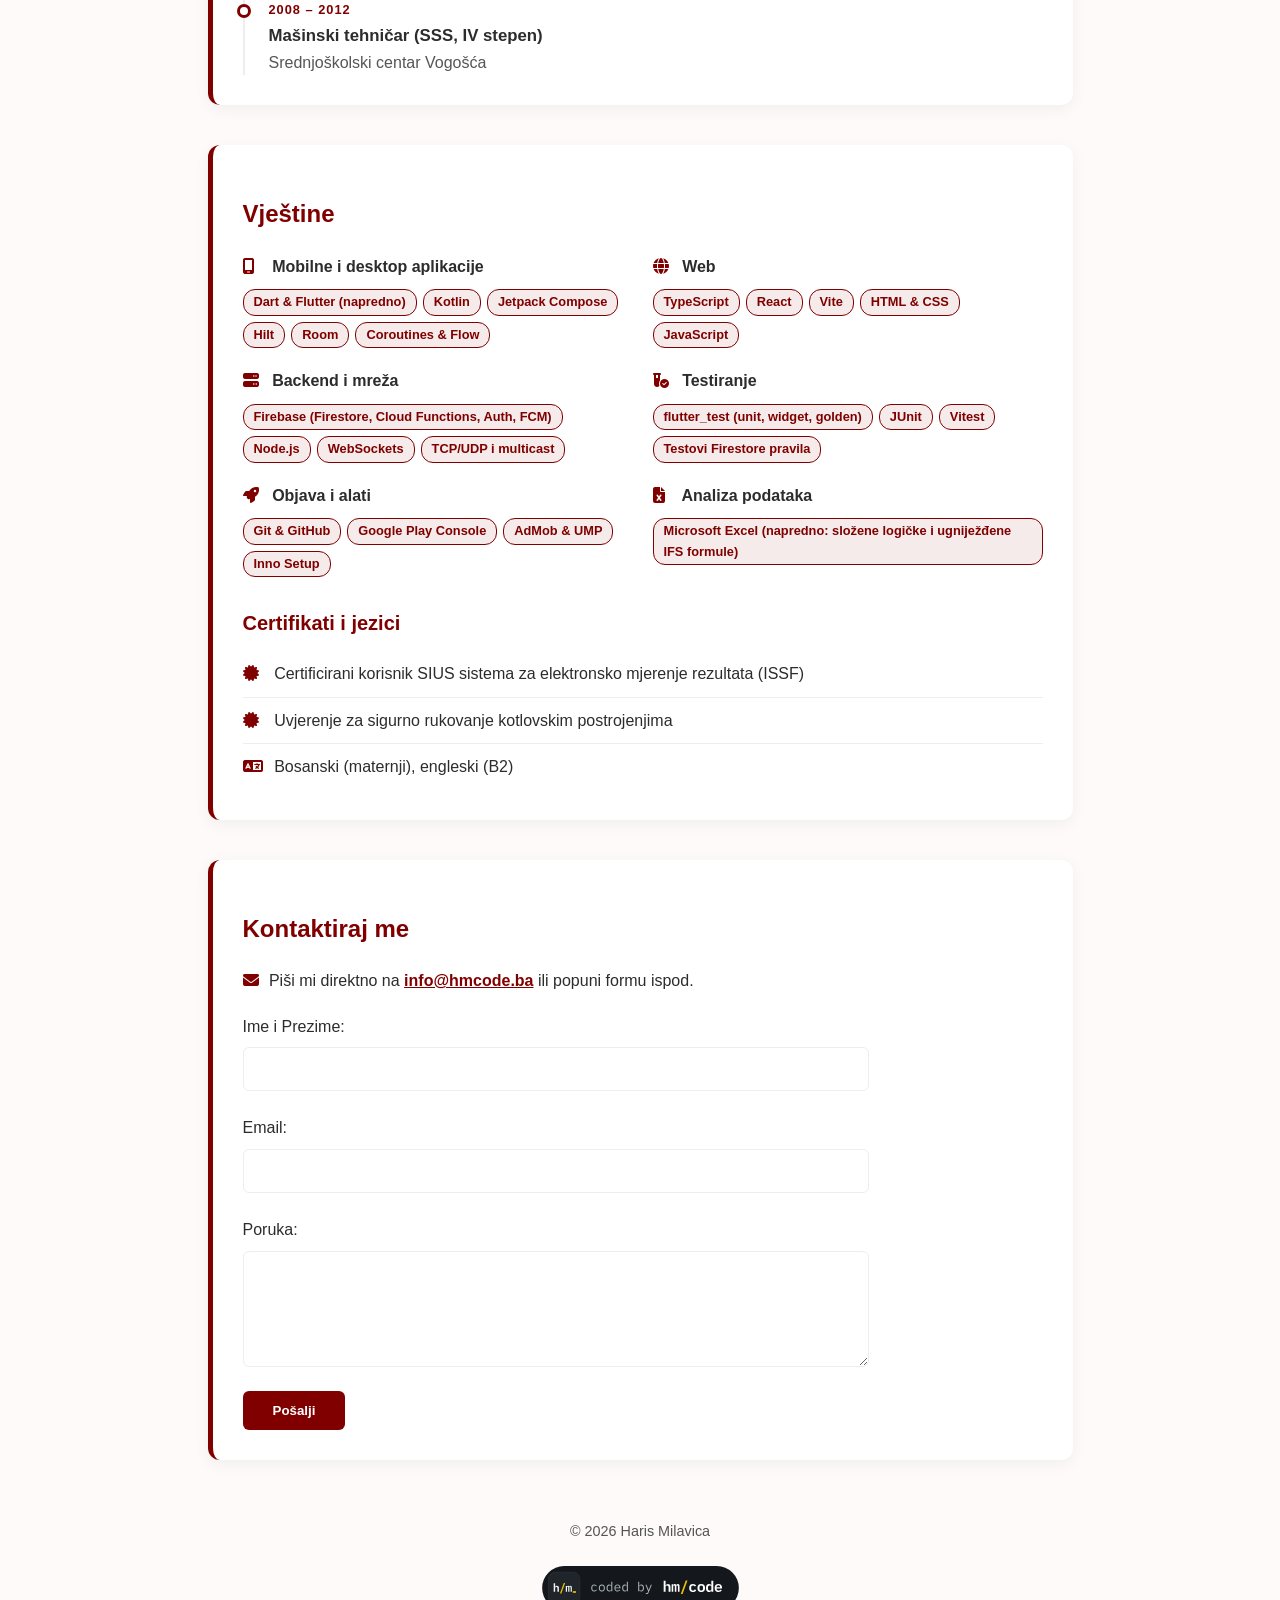
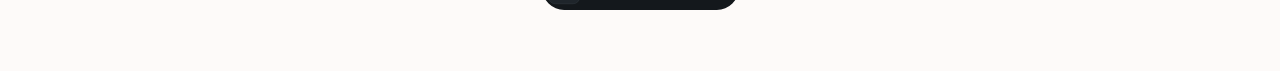
==== commit 2a6fa34f: "Iskustvo: održavanje servera, mreža i video nadzora u JP „ONSA“ Nova stavka "Održavanje servera, int" ====
--- a/index.html
+++ b/index.html
@@ -253,6 +253,7 @@
                     <ul>
                         <li>Vođenje kotlovskog postrojenja i održavanje elektroinstalacija visokog i niskog napona</li>
                         <li>Održavanje sistema za naplatu parkinga i sportske dvorane s pratećom infrastrukturom</li>
+                        <li>Održavanje servera, internet i telefonske mreže te video nadzora</li>
                         <li>Raspoređivanje radnih aktivnosti i smjena tima održavanja u koordinaciji s menadžmentom</li>
                     </ul>
                 </li>
